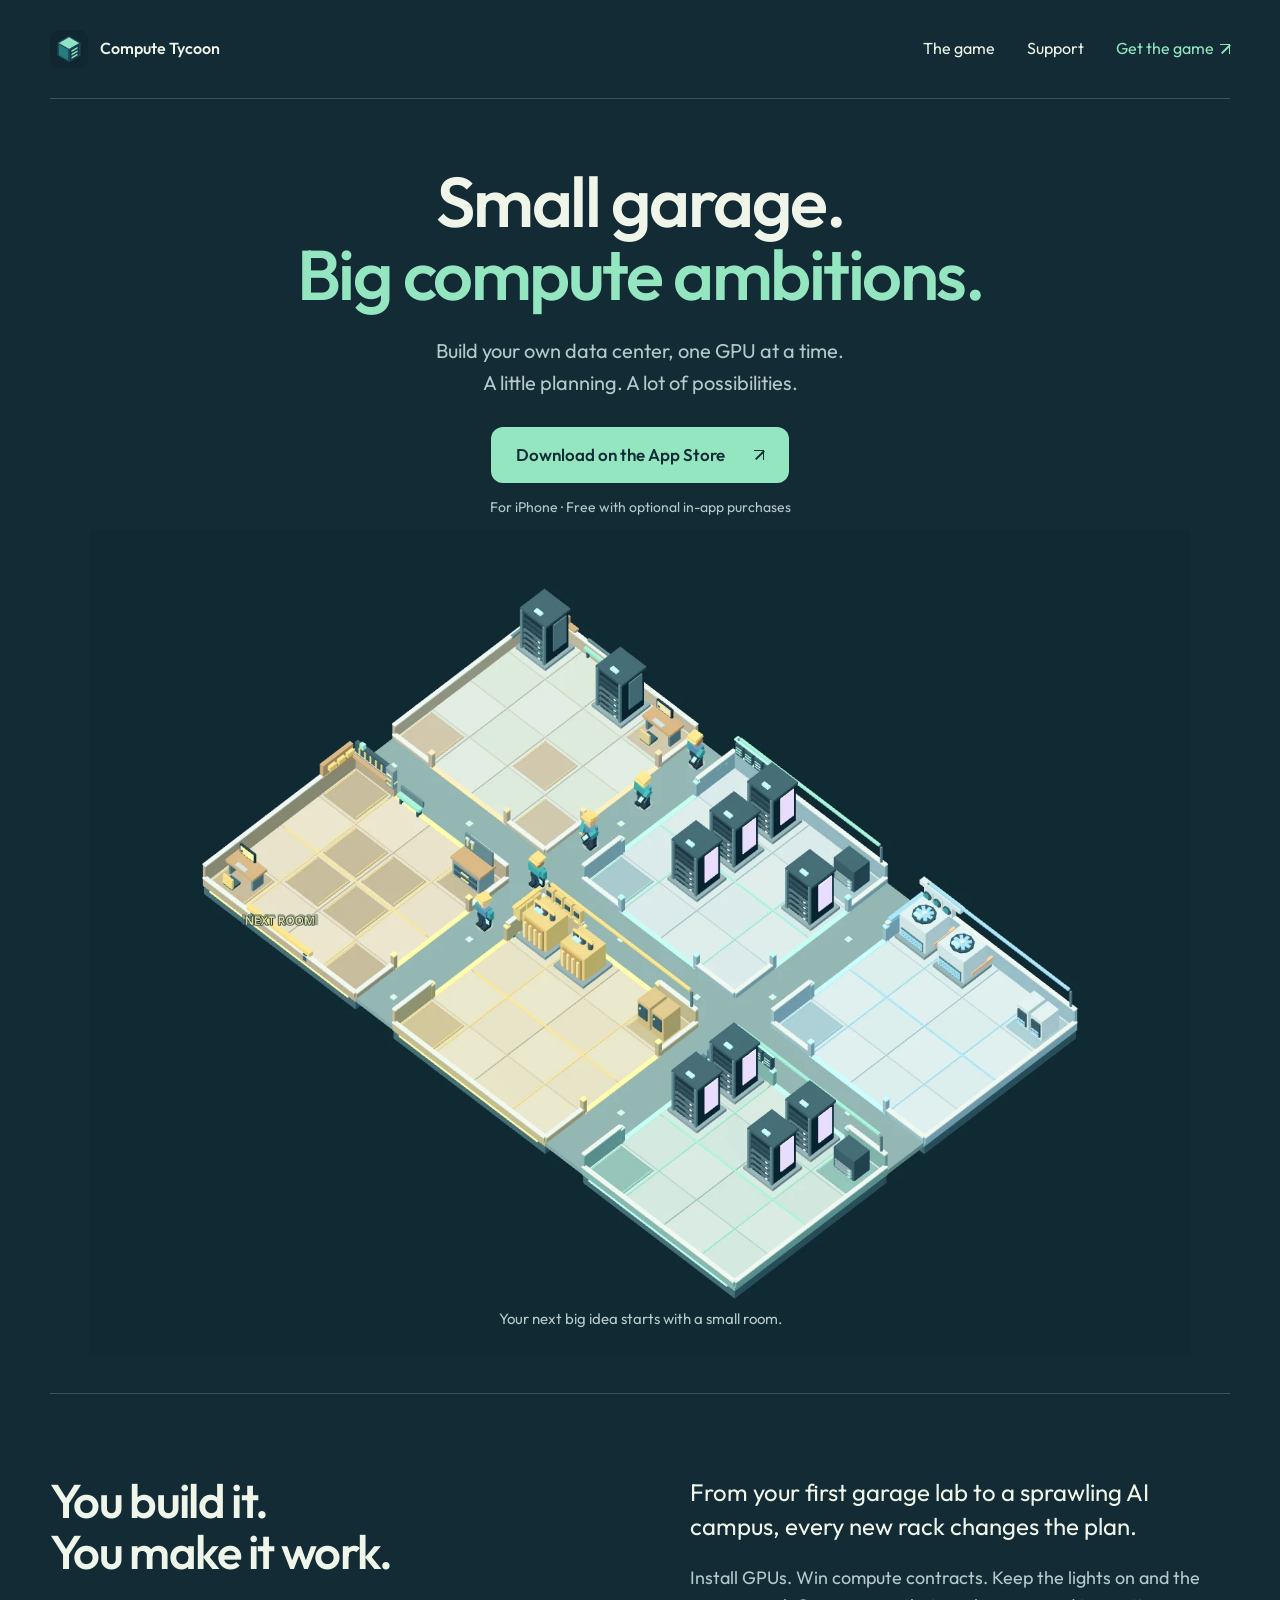
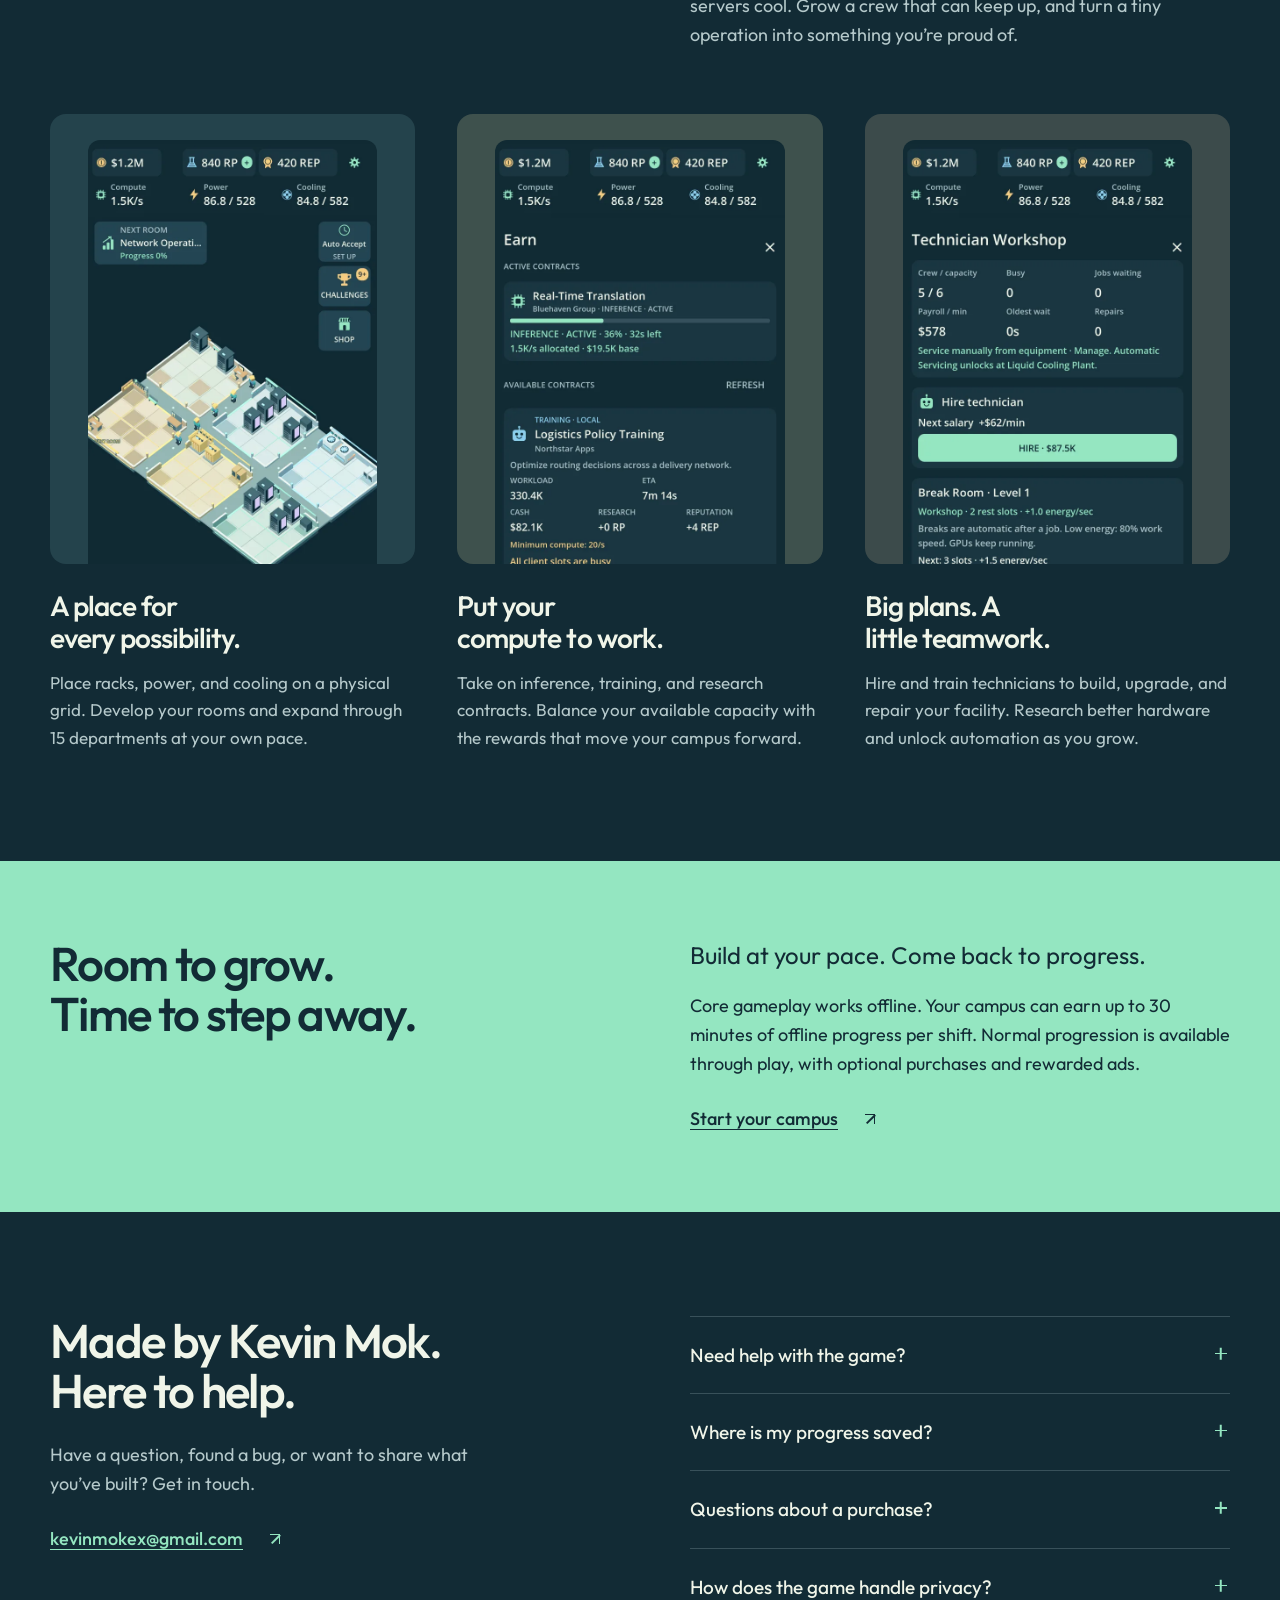
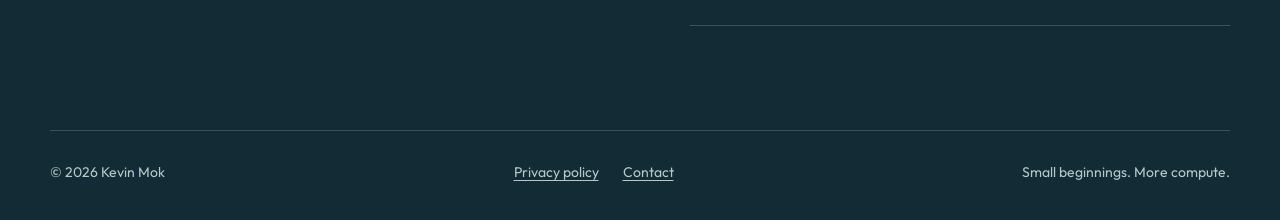
==== index.html @ 48009a2e "Build public Compute Tycoon developer website" ====
<!doctype html>
<html lang="en">
<head>
  <meta charset="utf-8">
  <meta name="viewport" content="width=device-width, initial-scale=1">
  <meta name="theme-color" content="#122b35">
  <meta name="description" content="Build your own data center, one GPU at a time. Compute Tycoon is an idle strategy game for iPhone by independent developer Kevin Mok.">
  <meta property="og:title" content="Compute Tycoon — Small garage. Big ambitions.">
  <meta property="og:description" content="Your own little world of big compute. Build, upgrade, and run a growing AI campus.">
  <meta property="og:type" content="website">
  <meta property="og:image" content="https://mightyjuke.github.io/data-center-typhoon-public/assets/share.png">
  <link rel="icon" href="assets/icon.png" type="image/png">
  <link rel="preload" href="assets/Outfit.ttf" as="font" type="font/ttf" crossorigin>
  <link rel="stylesheet" href="styles.css">
  <title>Compute Tycoon — A game by Kevin Mok</title>
</head>
<body>
<!-- THESIS: A miniature compute campus invites players into a real game.
OWN-WORLD: Inherit the game's deep teal, ivory, mint, gold, Outfit type and low-poly artwork.
STORY: Meet the game, explore its systems, download it, find the developer.
FIRST VIEWPORT: Compact developer masthead; centered large two-line headline and download action; broad campus image on the same teal stage.
FORM: Open campus composition, grounded candidate 3, seed e8cb3784. A single scene arrival animates from its already-visible resting plane; reduced motion disables it.
FINISH: unreviewed and undocumented is unfinished; this build ends with the finish review, the verdict, and DESIGN.md -->
  <a class="skip-link" href="#main">Skip to content</a>
  <header class="site-header wrap">
    <a class="brand" href="./" aria-label="Compute Tycoon home"><img src="assets/icon.png" width="38" height="38" alt=""><span>Compute Tycoon</span></a>
    <nav aria-label="Main navigation"><a href="#game">The game</a><a href="#support">Support</a><a class="nav-download" href="https://apps.apple.com/app/id6808952625">Get the game <span class="arrow" aria-hidden="true"></span></a></nav>
  </header>
  <main id="main">
    <section class="hero" aria-labelledby="hero-title">
      <div class="hero-copy wrap">
        <h1 id="hero-title">Small garage.<br><span>Big compute ambitions.</span></h1>
        <p>Build your own data center, one GPU at a time.<br class="desktop-break"> A little planning. A lot of possibilities.</p>
        <a class="button" href="https://apps.apple.com/app/id6808952625">Download on the App Store <span class="arrow" aria-hidden="true"></span></a>
        <p class="availability">For iPhone · Free with optional in-app purchases</p>
      </div>
      <figure class="campus"><img src="assets/campus.webp" width="1600" height="1200" fetchpriority="high" alt="A low-poly Compute Tycoon campus with server racks, power transformers, cooling equipment, and technicians walking between rooms."><figcaption>Your next big idea starts with a small room.</figcaption></figure>
    </section>
    <section class="intro wrap" id="game" aria-labelledby="intro-title">
      <h2 id="intro-title">You build it.<br>You make it work.</h2>
      <div><p class="lead">From your first garage lab to a sprawling AI campus, every new rack changes the plan.</p><p>Install GPUs. Win compute contracts. Keep the lights on and the servers cool. Grow a crew that can keep up, and turn a tiny operation into something you’re proud of.</p></div>
    </section>
    <section class="gameplay wrap" aria-label="Explore the gameplay">
      <article class="game-feature"><div class="shot"><img src="assets/build.webp" width="660" height="1434" loading="lazy" alt="Compute Tycoon gameplay showing a small starting facility and its room controls."></div><div class="feature-copy"><h3>A place for every possibility.</h3><p>Place racks, power, and cooling on a physical grid. Develop your rooms and expand through 15 departments at your own pace.</p></div></article>
      <article class="game-feature"><div class="shot"><img src="assets/contracts.webp" width="660" height="1434" loading="lazy" alt="The game's contracts screen with available compute workloads and rewards."></div><div class="feature-copy"><h3>Put your compute to work.</h3><p>Take on inference, training, and research contracts. Balance your available capacity with the rewards that move your campus forward.</p></div></article>
      <article class="game-feature"><div class="shot"><img src="assets/crew.webp" width="660" height="1434" loading="lazy" alt="The crew management screen in Compute Tycoon."></div><div class="feature-copy"><h3>Big plans. A little teamwork.</h3><p>Hire and train technicians to build, upgrade, and repair your facility. Research better hardware and unlock automation as you grow.</p></div></article>
    </section>
    <section class="play-your-way"><div class="wrap play-layout"><h2>Room to grow.<br>Time to step away.</h2><div><p class="lead">Build at your pace. Come back to progress.</p><p>Core gameplay works offline. Your campus can earn up to 30 minutes of offline progress per shift. Normal progression is available through play, with optional purchases and rewarded ads.</p><a class="text-link" href="https://apps.apple.com/app/id6808952625">Start your campus <span class="arrow" aria-hidden="true"></span></a></div></div></section>
    <section class="support wrap" id="support" aria-labelledby="support-title">
      <div class="support-heading"><h2 id="support-title">Made by Kevin Mok.<br>Here to help.</h2><p>Have a question, found a bug, or want to share what you’ve built? Get in touch.</p><a class="text-link" href="mailto:kevinmokex@gmail.com">kevinmokex@gmail.com <span class="arrow" aria-hidden="true"></span></a></div>
      <div class="questions">
        <details><summary>Need help with the game?</summary><p>Email a description of the issue, your device model, and the app version. A screenshot can help explain what happened. Please don’t send passwords or payment details.</p></details>
        <details><summary>Where is my progress saved?</summary><p>Your game progress is saved on your device. Deleting the app may remove it. Offline progression is capped at 30 minutes per shift.</p></details>
        <details><summary>Questions about a purchase?</summary><p>For eligible permanent purchases, use Restore purchases in the game with the Apple Account used to buy them. For billing and refund requests, visit <a href="https://support.apple.com/billing">Apple’s purchase support</a>. You can also email the developer for help with missing in-game benefits.</p></details>
        <details><summary>How does the game handle privacy?</summary><p>Read the <a href="https://medium.com/@kevinmok/compute-tycoon-data-center-tycoon-privacy-policy-ca313c806670">Compute Tycoon privacy policy</a> for information about local saves, optional ads, purchases, and support communications.</p></details>
      </div>
    </section>
  </main>
  <footer class="site-footer wrap"><p>© 2026 Kevin Mok</p><div><a href="https://medium.com/@kevinmok/compute-tycoon-data-center-tycoon-privacy-policy-ca313c806670">Privacy policy</a><a href="mailto:kevinmokex@gmail.com">Contact</a></div><p>Small beginnings. More compute.</p></footer>
</body>
</html>
---- styles.css ----
@font-face{font-family:Outfit;src:url('assets/Outfit.ttf') format('truetype');font-weight:100 900;font-display:swap}
:root{color-scheme:dark;--ink:#122b35;--text:#f0f5e9;--mint:#94e6c1;--muted:#b5c9cb;--line:#38515a;--gold:#f6cc80;--max:1180px}
*{box-sizing:border-box}
html{scroll-behavior:smooth;scroll-padding-top:28px;scrollbar-color:var(--muted) var(--ink)}
body{margin:0;background:var(--ink);color:var(--text);font-family:Outfit,system-ui,sans-serif;font-size:18px;line-height:1.6;-webkit-font-smoothing:antialiased}
::selection{color:var(--ink);background:var(--mint)}
a{color:inherit;text-underline-offset:.24em}
a,summary{ -webkit-tap-highlight-color:transparent}
a:focus-visible,summary:focus-visible{outline:3px solid var(--gold);outline-offset:6px}
a:hover{color:var(--mint)}
.play-your-way a:focus-visible{outline-color:var(--ink)}
.arrow{display:inline-block;position:relative;width:10px;height:10px;flex-shrink:0;border-top:1.5px solid currentColor;border-right:1.5px solid currentColor;margin-left:3px}
.arrow::after{content:'';position:absolute;height:1.5px;width:12px;background:currentColor;right:-1px;top:-1px;transform-origin:right center;transform:rotate(-45deg)}
img{display:block;max-width:100%;height:auto}
h1,h2,h3,p,figure{margin:0}
h1,h2,h3{font-weight:550;line-height:1.07;text-wrap:balance;letter-spacing:-.035em}
p{max-width:68ch}
.wrap{width:min(var(--max),calc(100% - 96px));margin-inline:auto}
.site-header{display:flex;justify-content:space-between;align-items:center;gap:24px;padding-block:26px;border-bottom:1px solid var(--line);font-size:16px}
.brand{display:inline-flex;align-items:center;gap:12px;text-decoration:none;font-weight:550;white-space:nowrap}
.brand img{border-radius:9px}
nav{display:flex;align-items:center;gap:32px}nav a{text-decoration:none;padding-block:10px}.nav-download{color:var(--mint)}
.hero{text-align:center;overflow:hidden;padding-top:66px}
h1{font-size:clamp(44px,5.5vw,78px);line-height:1.04}h1 span{color:var(--mint)}
.hero-copy>p{margin:24px auto 0;font-size:20px;color:var(--muted)}
.button{display:inline-flex;justify-content:center;align-items:center;gap:26px;min-height:56px;padding:14px 25px;background:var(--mint);color:var(--ink);border-radius:12px;text-decoration:none;font-size:17px;font-weight:550;margin-top:28px;transition:background .2s ease}
.button:hover{color:var(--ink);background:#b6f3d9}
.hero-copy .availability{font-size:14px;margin-top:13px;color:var(--muted)}
.campus{max-width:1100px;margin:12px auto 0;position:relative}
.campus img{width:100%;animation:scene-arrival 1.1s cubic-bezier(.16,1,.3,1) both}
.campus figcaption{position:relative;margin-top:-48px;padding:0 20px 62px;color:var(--muted);font-size:15px}
@keyframes scene-arrival{from{transform:translateY(22px);clip-path:inset(0 0 2% 0)}to{transform:translateY(0);clip-path:inset(0)}}
.intro{padding-top:82px;padding-bottom:64px;border-top:1px solid var(--line);display:grid;grid-template-columns:1fr 1fr;gap:100px;align-items:start}
h2{font-size:clamp(34px,3.7vw,52px)}.lead{font-size:24px;line-height:1.4;color:var(--text)}
.intro p+p,.play-layout p+p{margin-top:20px;color:var(--muted)}
.gameplay{display:grid;grid-template-columns:repeat(3,minmax(0,1fr));gap:42px;padding-bottom:110px}
.shot{padding:26px 38px 0;background:#24434c;border-radius:16px;overflow:hidden;height:450px}
.shot img{width:100%;border-radius:12px 12px 0 0}
.game-feature:nth-child(2) .shot{background:#3e514d}.game-feature:nth-child(3) .shot{background:#3c4b4b}
.feature-copy{padding-top:26px}.feature-copy h3{font-size:28px;max-width:15ch;line-height:1.13}.feature-copy p{font-size:17px;color:var(--muted);margin-top:16px}
.play-your-way{background:var(--mint);color:var(--ink);padding-block:78px}.play-layout{display:grid;grid-template-columns:1fr 1fr;gap:100px}.play-layout .lead,.play-layout p+p{color:var(--ink)}
.text-link{display:inline-flex;align-items:center;gap:24px;font-weight:500;text-decoration-thickness:1px;margin-top:26px}.play-your-way a:hover{color:#245341}
.support{padding-block:104px;display:grid;grid-template-columns:1fr 1fr;gap:100px}.support-heading>p{color:var(--muted);margin-top:24px;font-size:18px;max-width:36ch}.support-heading .text-link{color:var(--mint)}
details{border-bottom:1px solid var(--line)}details:first-child{border-top:1px solid var(--line)}summary{cursor:pointer;font-size:19px;padding:23px 30px 23px 0;position:relative;list-style:none;font-weight:450}summary::-webkit-details-marker{display:none}summary::after,summary::before{content:'';position:absolute;right:3px;top:36px;width:12px;height:1.5px;background:var(--mint)}summary::before{transform:rotate(90deg)}details[open] summary::before{display:none}details p{font-size:17px;color:var(--muted);padding:0 25px 25px 0}details a{color:var(--mint)}summary:hover{color:var(--mint)}
.site-footer{display:flex;align-items:center;justify-content:space-between;gap:28px;border-top:1px solid var(--line);padding-block:30px 36px;font-size:14px;color:var(--muted)}.site-footer div{display:flex;gap:24px}
.skip-link{position:absolute;left:20px;top:-100px;z-index:10;padding:12px 20px;background:var(--mint);color:var(--ink)}.skip-link:focus{top:14px}
@media(min-width:1500px){.hero{padding-top:82px}.campus{max-width:1180px}}
@media(max-width:1000px){.wrap{width:calc(100% - 64px)}.intro,.play-layout,.support{gap:48px}.gameplay{gap:24px}.shot{padding:20px 20px 0;height:370px}.feature-copy h3{font-size:25px}.site-footer>p:last-child{display:none}}
@media(max-width:700px){.wrap{width:calc(100% - 40px)}.site-header{padding-block:18px;gap:14px}.brand{font-size:16px;gap:9px}.brand img{width:32px;height:32px}nav{gap:20px;font-size:15px}nav a:first-child,.nav-download{display:none}.hero{padding-top:45px}h1{font-size:clamp(37px,9vw,57px);line-height:1.07}.hero-copy>p{font-size:18px;max-width:31ch;margin-top:23px}.desktop-break{display:none}.button{margin-top:24px;font-size:16px;gap:20px}.hero-copy .availability{font-size:12px}.campus{width:112%;max-width:none;margin-left:-6%;margin-top:22px}.campus figcaption{font-size:13px;margin-top:-8px;padding-bottom:40px}.intro{display:block;padding-block:48px 38px}.intro>div{margin-top:24px}.lead{font-size:22px}.intro p+p{font-size:17px;margin-top:14px}.gameplay{display:block;padding-bottom:54px}.game-feature{display:grid;grid-template-columns:42% 1fr;gap:22px;align-items:center;padding-block:24px;border-top:1px solid var(--line)}.shot{padding:12px 12px 0;height:285px;border-radius:12px}.feature-copy{padding-top:0}.feature-copy h3{font-size:25px}.feature-copy p{font-size:15px;line-height:1.55;margin-top:12px}.play-your-way{padding-block:48px}.play-layout,.support{display:block}.play-layout>div{margin-top:24px}.play-layout p+p{font-size:17px}.support{padding-block:56px}.questions{margin-top:38px}summary{font-size:18px}.site-footer{align-items:flex-start;gap:20px;flex-wrap:wrap;padding-block:25px}.site-footer div{gap:20px}.support-heading .text-link{font-size:18px}}
@media(max-width:380px){.game-feature{gap:16px;grid-template-columns:40% 1fr}.feature-copy h3{font-size:22px}.shot{height:265px}.site-footer{font-size:13px}}
@media(prefers-reduced-motion:reduce){html{scroll-behavior:auto}.campus img{animation:none}.button{transition:none}}
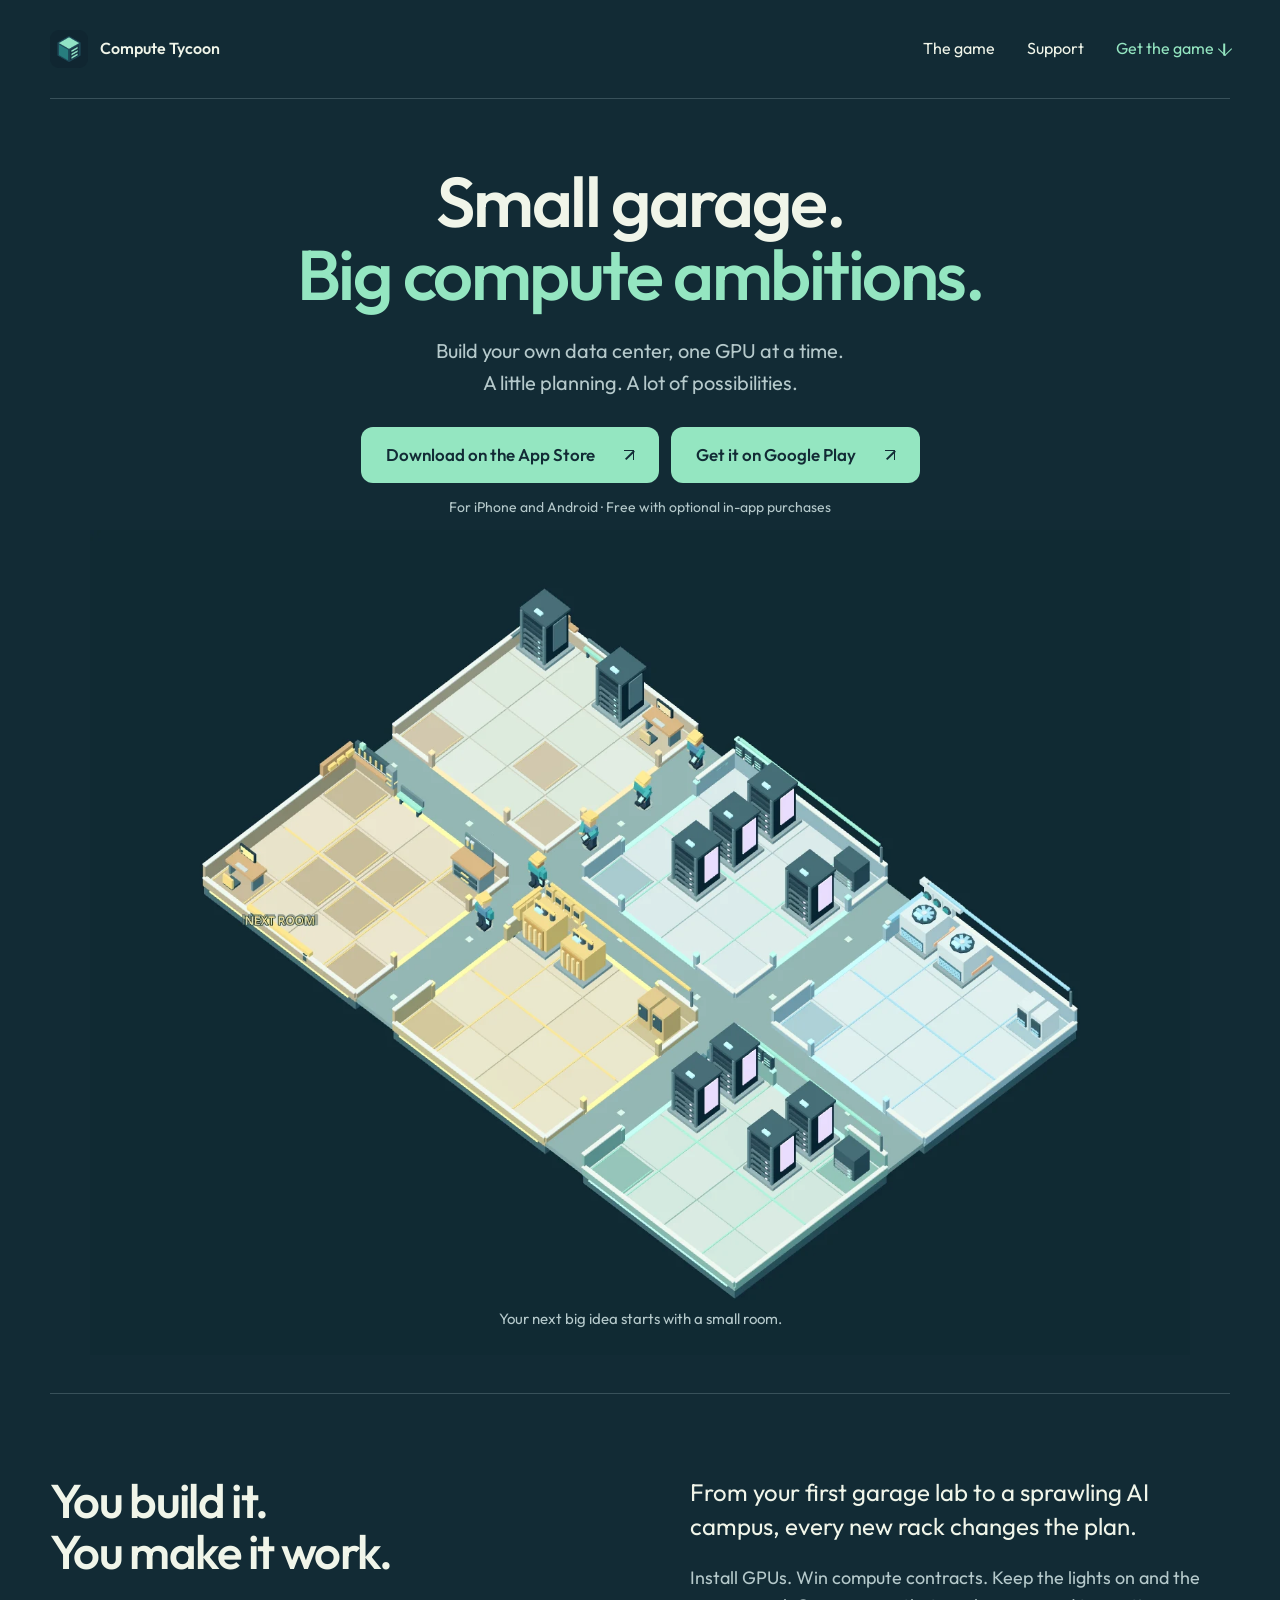
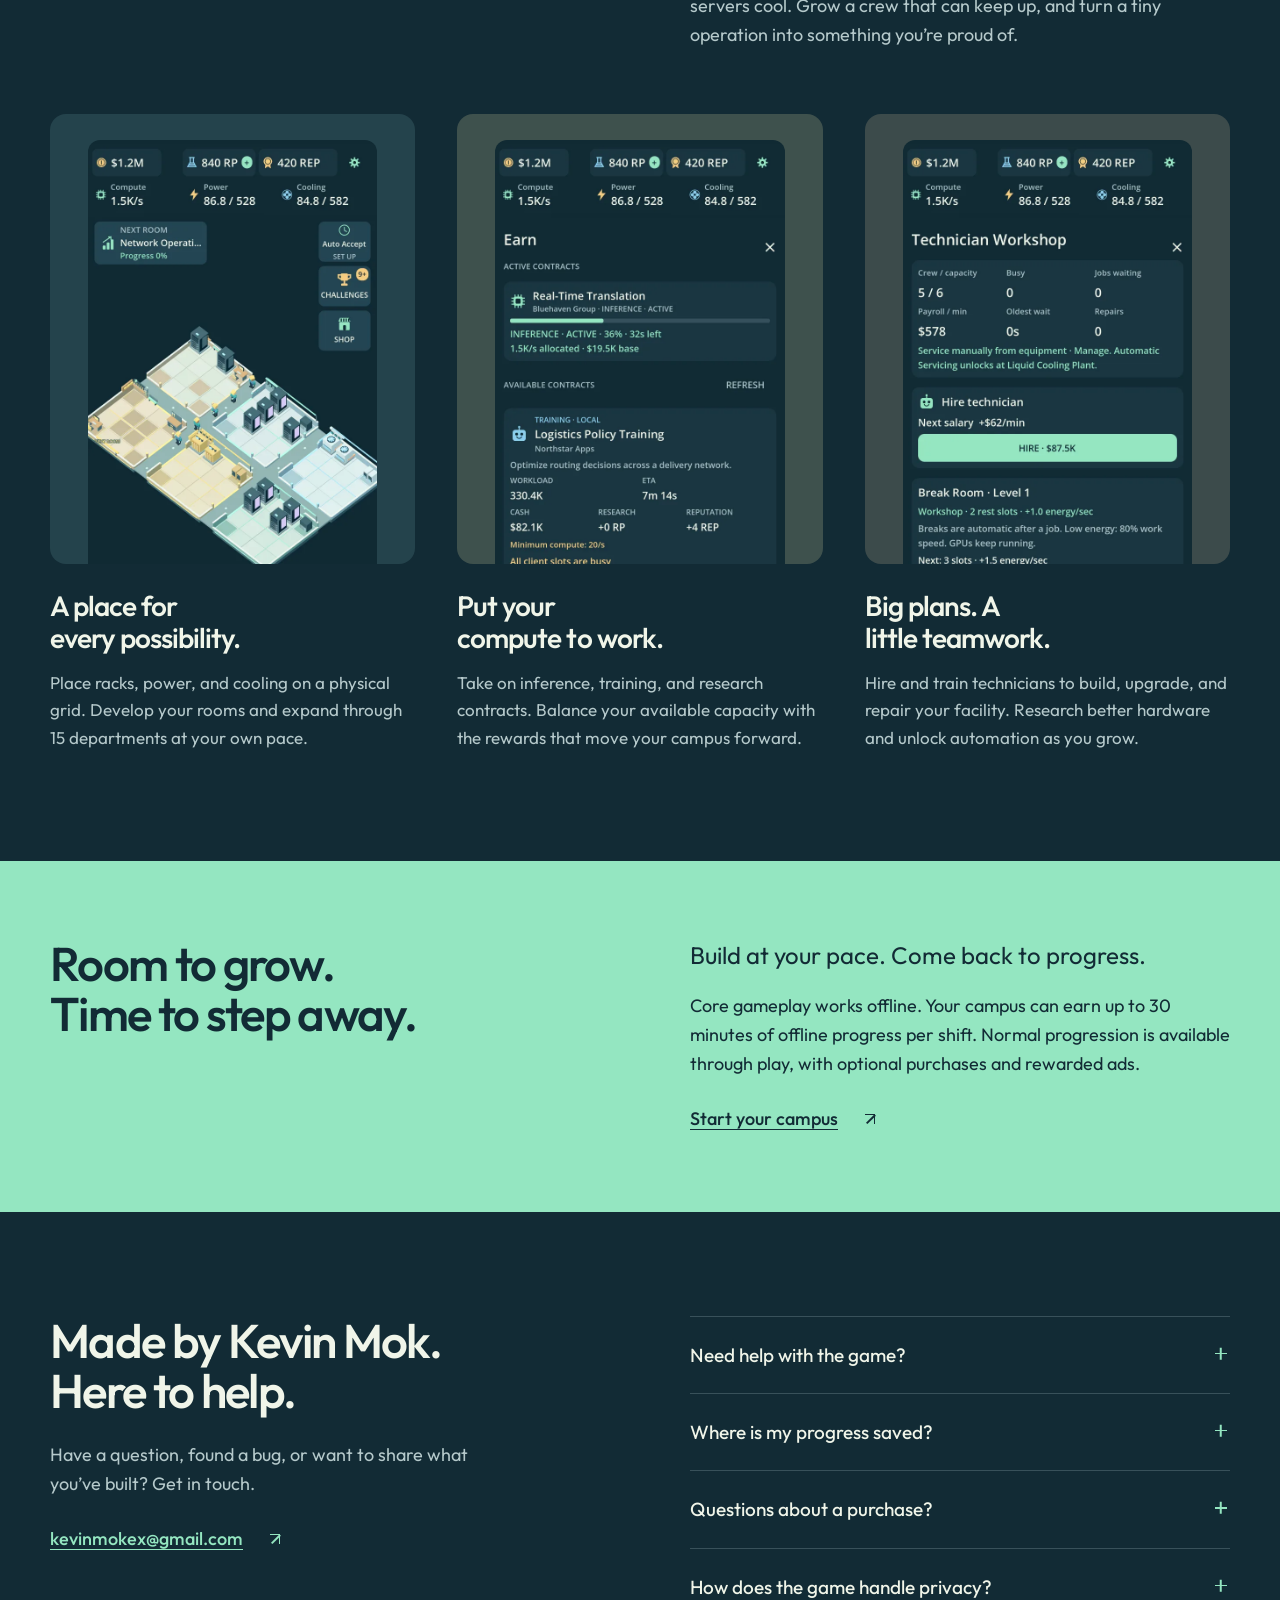
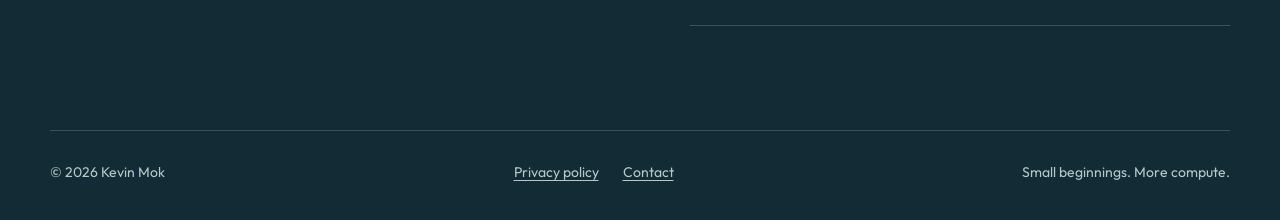
==== commit ada21087: "Add Google Play download to developer site" ====
--- a/index.html
+++ b/index.html
@@ -4,7 +4,7 @@
   <meta charset="utf-8">
   <meta name="viewport" content="width=device-width, initial-scale=1">
   <meta name="theme-color" content="#122b35">
-  <meta name="description" content="Build your own data center, one GPU at a time. Compute Tycoon is an idle strategy game for iPhone by independent developer Kevin Mok.">
+  <meta name="description" content="Build your own data center, one GPU at a time. Compute Tycoon is an idle strategy game for iPhone and Android by independent developer Kevin Mok.">
   <meta property="og:title" content="Compute Tycoon — Small garage. Big ambitions.">
   <meta property="og:description" content="Your own little world of big compute. Build, upgrade, and run a growing AI campus.">
   <meta property="og:type" content="website">
@@ -18,21 +18,24 @@
 <!-- THESIS: A miniature compute campus invites players into a real game.
 OWN-WORLD: Inherit the game's deep teal, ivory, mint, gold, Outfit type and low-poly artwork.
 STORY: Meet the game, explore its systems, download it, find the developer.
-FIRST VIEWPORT: Compact developer masthead; centered large two-line headline and download action; broad campus image on the same teal stage.
+FIRST VIEWPORT: Compact developer masthead; centered large two-line headline and two store actions; broad campus image on the same teal stage.
 FORM: Open campus composition, grounded candidate 3, seed e8cb3784. A single scene arrival animates from its already-visible resting plane; reduced motion disables it.
 FINISH: unreviewed and undocumented is unfinished; this build ends with the finish review, the verdict, and DESIGN.md -->
   <a class="skip-link" href="#main">Skip to content</a>
   <header class="site-header wrap">
     <a class="brand" href="./" aria-label="Compute Tycoon home"><img src="assets/icon.png" width="38" height="38" alt=""><span>Compute Tycoon</span></a>
-    <nav aria-label="Main navigation"><a href="#game">The game</a><a href="#support">Support</a><a class="nav-download" href="https://apps.apple.com/app/id6808952625">Get the game <span class="arrow" aria-hidden="true"></span></a></nav>
+    <nav aria-label="Main navigation"><a href="#game">The game</a><a href="#support">Support</a><a class="nav-download" href="#download">Get the game <span class="arrow arrow-down" aria-hidden="true"></span></a></nav>
   </header>
   <main id="main">
     <section class="hero" aria-labelledby="hero-title">
       <div class="hero-copy wrap">
         <h1 id="hero-title">Small garage.<br><span>Big compute ambitions.</span></h1>
         <p>Build your own data center, one GPU at a time.<br class="desktop-break"> A little planning. A lot of possibilities.</p>
-        <a class="button" href="https://apps.apple.com/app/id6808952625">Download on the App Store <span class="arrow" aria-hidden="true"></span></a>
-        <p class="availability">For iPhone · Free with optional in-app purchases</p>
+        <div class="store-actions" id="download" aria-label="Download Compute Tycoon">
+          <a class="button" href="https://apps.apple.com/app/id6808952625">Download on the App Store <span class="arrow" aria-hidden="true"></span></a>
+          <a class="button" href="https://play.google.com/store/apps/details?id=com.computetycoon.game">Get it on Google Play <span class="arrow" aria-hidden="true"></span></a>
+        </div>
+        <p class="availability">For iPhone and Android · Free with optional in-app purchases</p>
       </div>
       <figure class="campus"><img src="assets/campus.webp" width="1600" height="1200" fetchpriority="high" alt="A low-poly Compute Tycoon campus with server racks, power transformers, cooling equipment, and technicians walking between rooms."><figcaption>Your next big idea starts with a small room.</figcaption></figure>
     </section>
--- a/styles.css
+++ b/styles.css
@@ -11,6 +11,7 @@
 .play-your-way a:focus-visible{outline-color:var(--ink)}
 .arrow{display:inline-block;position:relative;width:10px;height:10px;flex-shrink:0;border-top:1.5px solid currentColor;border-right:1.5px solid currentColor;margin-left:3px}
 .arrow::after{content:'';position:absolute;height:1.5px;width:12px;background:currentColor;right:-1px;top:-1px;transform-origin:right center;transform:rotate(-45deg)}
+.arrow-down{transform:rotate(135deg);margin-top:-4px}
 img{display:block;max-width:100%;height:auto}
 h1,h2,h3,p,figure{margin:0}
 h1,h2,h3{font-weight:550;line-height:1.07;text-wrap:balance;letter-spacing:-.035em}
@@ -23,7 +24,8 @@
 .hero{text-align:center;overflow:hidden;padding-top:66px}
 h1{font-size:clamp(44px,5.5vw,78px);line-height:1.04}h1 span{color:var(--mint)}
 .hero-copy>p{margin:24px auto 0;font-size:20px;color:var(--muted)}
-.button{display:inline-flex;justify-content:center;align-items:center;gap:26px;min-height:56px;padding:14px 25px;background:var(--mint);color:var(--ink);border-radius:12px;text-decoration:none;font-size:17px;font-weight:550;margin-top:28px;transition:background .2s ease}
+.store-actions{display:flex;justify-content:center;align-items:center;gap:12px;margin-top:28px;scroll-margin-top:28px}
+.button{display:inline-flex;justify-content:center;align-items:center;gap:26px;min-height:56px;padding:14px 25px;background:var(--mint);color:var(--ink);border-radius:12px;text-decoration:none;font-size:17px;font-weight:550;transition:background .2s ease}
 .button:hover{color:var(--ink);background:#b6f3d9}
 .hero-copy .availability{font-size:14px;margin-top:13px;color:var(--muted)}
 .campus{max-width:1100px;margin:12px auto 0;position:relative}
@@ -46,6 +48,6 @@
 .skip-link{position:absolute;left:20px;top:-100px;z-index:10;padding:12px 20px;background:var(--mint);color:var(--ink)}.skip-link:focus{top:14px}
 @media(min-width:1500px){.hero{padding-top:82px}.campus{max-width:1180px}}
 @media(max-width:1000px){.wrap{width:calc(100% - 64px)}.intro,.play-layout,.support{gap:48px}.gameplay{gap:24px}.shot{padding:20px 20px 0;height:370px}.feature-copy h3{font-size:25px}.site-footer>p:last-child{display:none}}
-@media(max-width:700px){.wrap{width:calc(100% - 40px)}.site-header{padding-block:18px;gap:14px}.brand{font-size:16px;gap:9px}.brand img{width:32px;height:32px}nav{gap:20px;font-size:15px}nav a:first-child,.nav-download{display:none}.hero{padding-top:45px}h1{font-size:clamp(37px,9vw,57px);line-height:1.07}.hero-copy>p{font-size:18px;max-width:31ch;margin-top:23px}.desktop-break{display:none}.button{margin-top:24px;font-size:16px;gap:20px}.hero-copy .availability{font-size:12px}.campus{width:112%;max-width:none;margin-left:-6%;margin-top:22px}.campus figcaption{font-size:13px;margin-top:-8px;padding-bottom:40px}.intro{display:block;padding-block:48px 38px}.intro>div{margin-top:24px}.lead{font-size:22px}.intro p+p{font-size:17px;margin-top:14px}.gameplay{display:block;padding-bottom:54px}.game-feature{display:grid;grid-template-columns:42% 1fr;gap:22px;align-items:center;padding-block:24px;border-top:1px solid var(--line)}.shot{padding:12px 12px 0;height:285px;border-radius:12px}.feature-copy{padding-top:0}.feature-copy h3{font-size:25px}.feature-copy p{font-size:15px;line-height:1.55;margin-top:12px}.play-your-way{padding-block:48px}.play-layout,.support{display:block}.play-layout>div{margin-top:24px}.play-layout p+p{font-size:17px}.support{padding-block:56px}.questions{margin-top:38px}summary{font-size:18px}.site-footer{align-items:flex-start;gap:20px;flex-wrap:wrap;padding-block:25px}.site-footer div{gap:20px}.support-heading .text-link{font-size:18px}}
+@media(max-width:700px){.wrap{width:calc(100% - 40px)}.site-header{padding-block:18px;gap:14px}.brand{font-size:16px;gap:9px}.brand img{width:32px;height:32px}nav{gap:20px;font-size:15px}nav a:first-child,.nav-download{display:none}.hero{padding-top:45px}h1{font-size:clamp(37px,9vw,57px);line-height:1.07}.hero-copy>p{font-size:18px;max-width:31ch;margin-top:23px}.desktop-break{display:none}.store-actions{flex-direction:column;align-items:stretch;width:min(100%,285px);margin:24px auto 0}.button{font-size:16px;gap:20px}.hero-copy .availability{font-size:12px}.campus{width:112%;max-width:none;margin-left:-6%;margin-top:22px}.campus figcaption{font-size:13px;margin-top:-8px;padding-bottom:40px}.intro{display:block;padding-block:48px 38px}.intro>div{margin-top:24px}.lead{font-size:22px}.intro p+p{font-size:17px;margin-top:14px}.gameplay{display:block;padding-bottom:54px}.game-feature{display:grid;grid-template-columns:42% 1fr;gap:22px;align-items:center;padding-block:24px;border-top:1px solid var(--line)}.shot{padding:12px 12px 0;height:285px;border-radius:12px}.feature-copy{padding-top:0}.feature-copy h3{font-size:25px}.feature-copy p{font-size:15px;line-height:1.55;margin-top:12px}.play-your-way{padding-block:48px}.play-layout,.support{display:block}.play-layout>div{margin-top:24px}.play-layout p+p{font-size:17px}.support{padding-block:56px}.questions{margin-top:38px}summary{font-size:18px}.site-footer{align-items:flex-start;gap:20px;flex-wrap:wrap;padding-block:25px}.site-footer div{gap:20px}.support-heading .text-link{font-size:18px}}
 @media(max-width:380px){.game-feature{gap:16px;grid-template-columns:40% 1fr}.feature-copy h3{font-size:22px}.shot{height:265px}.site-footer{font-size:13px}}
 @media(prefers-reduced-motion:reduce){html{scroll-behavior:auto}.campus img{animation:none}.button{transition:none}}
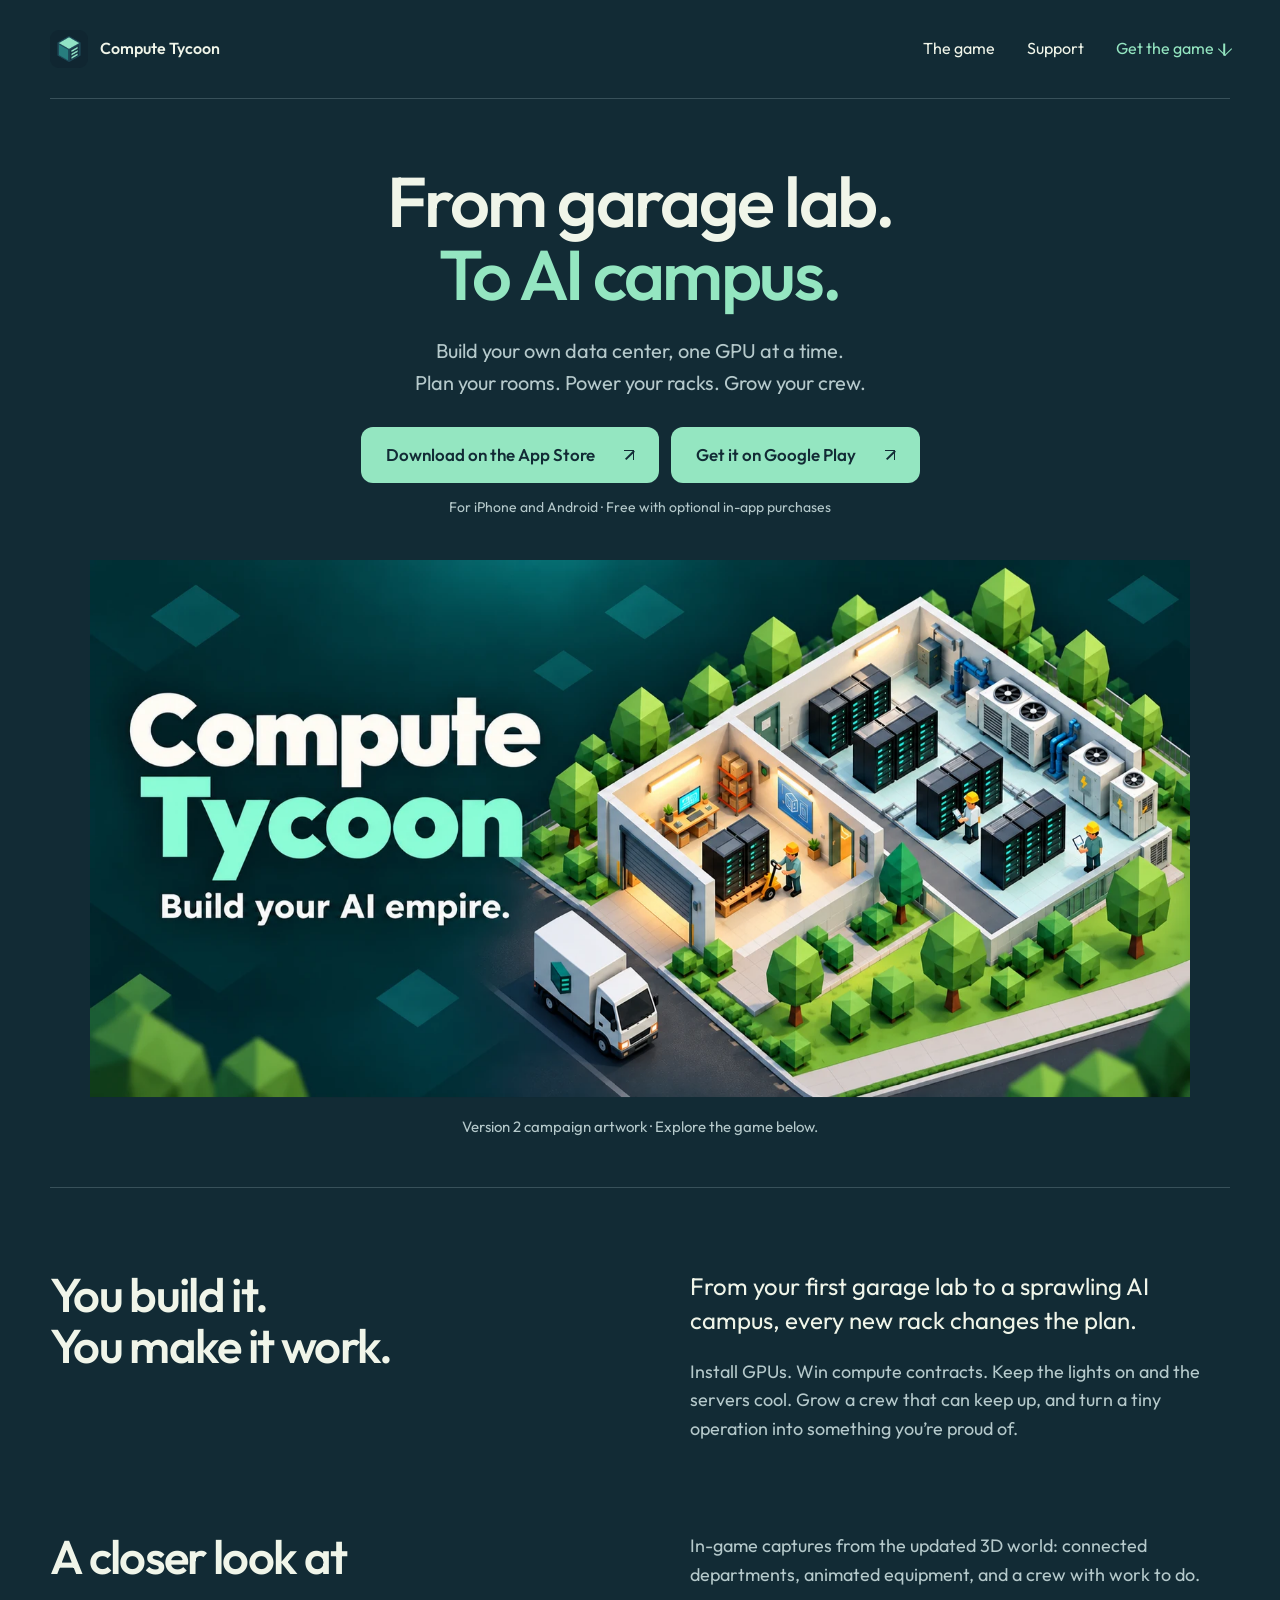
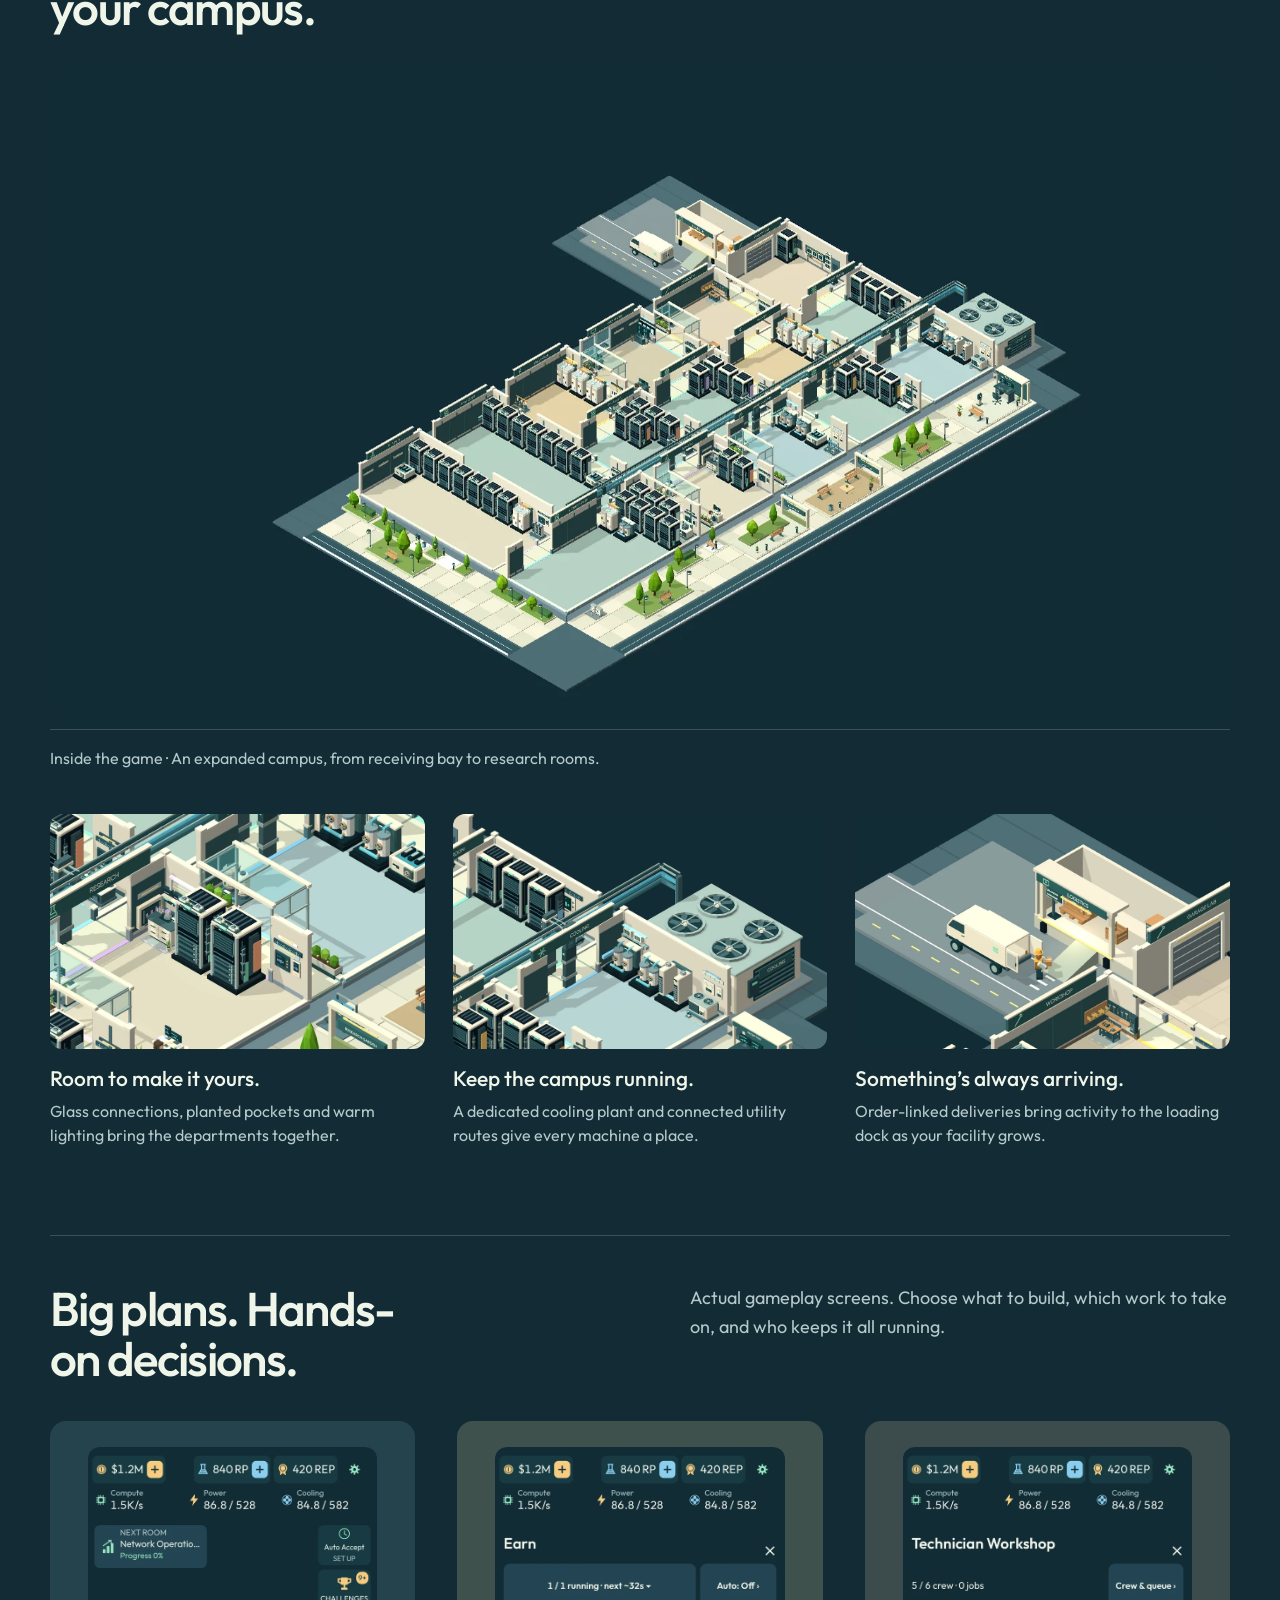
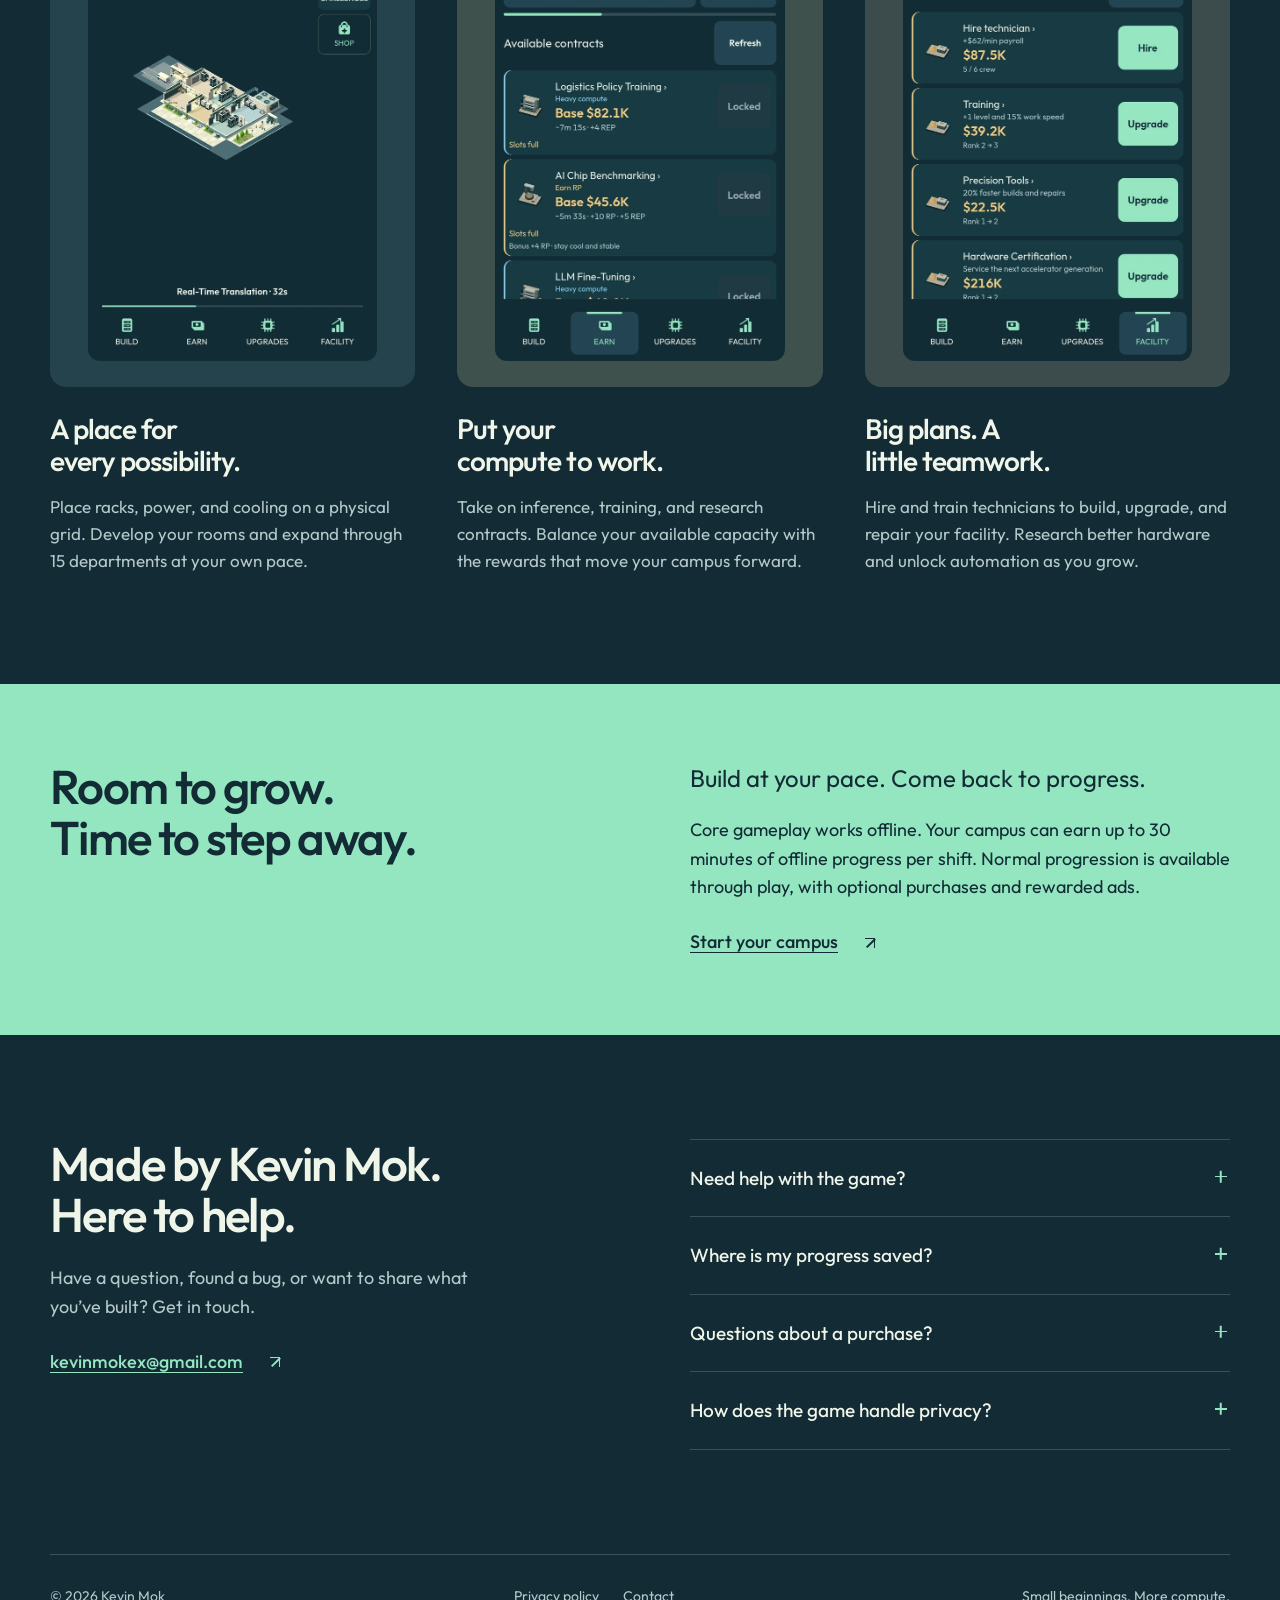
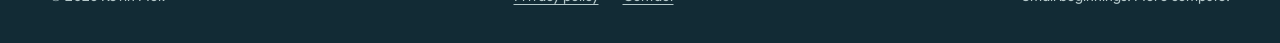
==== commit 37f61a79: "Refresh public site with v2 campaign art and current gameplay" ====
--- a/index.html
+++ b/index.html
@@ -5,10 +5,14 @@
   <meta name="viewport" content="width=device-width, initial-scale=1">
   <meta name="theme-color" content="#122b35">
   <meta name="description" content="Build your own data center, one GPU at a time. Compute Tycoon is an idle strategy game for iPhone and Android by independent developer Kevin Mok.">
-  <meta property="og:title" content="Compute Tycoon — Small garage. Big ambitions.">
+  <meta property="og:title" content="Compute Tycoon — From garage lab to AI campus">
   <meta property="og:description" content="Your own little world of big compute. Build, upgrade, and run a growing AI campus.">
   <meta property="og:type" content="website">
-  <meta property="og:image" content="https://mightyjuke.github.io/data-center-typhoon-public/assets/share.png">
+  <meta property="og:image" content="https://mightyjuke.github.io/data-center-typhoon-public/assets/v2-share.jpg">
+  <meta property="og:image:alt" content="Compute Tycoon campaign artwork: an isometric AI data center with server racks, cooling equipment, technicians and a delivery truck.">
+  <meta property="og:url" content="https://mightyjuke.github.io/data-center-typhoon-public/">
+  <meta name="twitter:card" content="summary_large_image">
+  <link rel="canonical" href="https://mightyjuke.github.io/data-center-typhoon-public/">
   <link rel="icon" href="assets/icon.png" type="image/png">
   <link rel="preload" href="assets/Outfit.ttf" as="font" type="font/ttf" crossorigin>
   <link rel="stylesheet" href="styles.css">
@@ -18,7 +22,7 @@
 <!-- THESIS: A miniature compute campus invites players into a real game.
 OWN-WORLD: Inherit the game's deep teal, ivory, mint, gold, Outfit type and low-poly artwork.
 STORY: Meet the game, explore its systems, download it, find the developer.
-FIRST VIEWPORT: Compact developer masthead; centered large two-line headline and two store actions; broad campus image on the same teal stage.
+FIRST VIEWPORT: Compact masthead; centered garage-to-campus headline and two store actions; broad v2 campaign illustration. Explicitly labeled current in-game captures follow, including the campus, Research, Cooling and Logistics.
 FORM: Open campus composition, grounded candidate 3, seed e8cb3784. A single scene arrival animates from its already-visible resting plane; reduced motion disables it.
 FINISH: unreviewed and undocumented is unfinished; this build ends with the finish review, the verdict, and DESIGN.md -->
   <a class="skip-link" href="#main">Skip to content</a>
@@ -29,24 +33,34 @@
   <main id="main">
     <section class="hero" aria-labelledby="hero-title">
       <div class="hero-copy wrap">
-        <h1 id="hero-title">Small garage.<br><span>Big compute ambitions.</span></h1>
-        <p>Build your own data center, one GPU at a time.<br class="desktop-break"> A little planning. A lot of possibilities.</p>
+        <h1 id="hero-title">From garage lab.<br><span>To AI campus.</span></h1>
+        <p>Build your own data center, one GPU at a time.<br class="desktop-break"> Plan your rooms. Power your racks. Grow your crew.</p>
         <div class="store-actions" id="download" aria-label="Download Compute Tycoon">
           <a class="button" href="https://apps.apple.com/app/id6808952625">Download on the App Store <span class="arrow" aria-hidden="true"></span></a>
           <a class="button" href="https://play.google.com/store/apps/details?id=com.computetycoon.game">Get it on Google Play <span class="arrow" aria-hidden="true"></span></a>
         </div>
         <p class="availability">For iPhone and Android · Free with optional in-app purchases</p>
       </div>
-      <figure class="campus"><img src="assets/campus.webp" width="1600" height="1200" fetchpriority="high" alt="A low-poly Compute Tycoon campus with server racks, power transformers, cooling equipment, and technicians walking between rooms."><figcaption>Your next big idea starts with a small room.</figcaption></figure>
+      <figure class="campus"><img src="assets/v2-campaign.webp" srcset="assets/v2-campaign-small.webp 800w, assets/v2-campaign.webp 1600w" sizes="(max-width: 700px) 100vw, (max-width: 1500px) 1100px, 1180px" width="1600" height="781" fetchpriority="high" alt="Compute Tycoon. Build your AI empire. Illustrated garage and server campus with technicians, cooling equipment, greenery and a delivery truck."><figcaption>Version 2 campaign artwork · Explore the game below.</figcaption></figure>
     </section>
     <section class="intro wrap" id="game" aria-labelledby="intro-title">
       <h2 id="intro-title">You build it.<br>You make it work.</h2>
       <div><p class="lead">From your first garage lab to a sprawling AI campus, every new rack changes the plan.</p><p>Install GPUs. Win compute contracts. Keep the lights on and the servers cool. Grow a crew that can keep up, and turn a tiny operation into something you’re proud of.</p></div>
     </section>
+    <section class="world wrap" aria-labelledby="world-title">
+      <div class="section-heading"><h2 id="world-title">A closer look at your campus.</h2><p>In-game captures from the updated 3D world: connected departments, animated equipment, and a crew with work to do.</p></div>
+      <figure class="world-overview"><a href="assets/v2-campus.webp" aria-label="View the full in-game campus capture"><img src="assets/v2-campus.webp" width="1672" height="941" loading="lazy" alt="In-game overview of the expanded campus, with department signs, server halls, glass connections, gardens, a cooling plant and a loading dock."></a><figcaption>Inside the game · An expanded campus, from receiving bay to research rooms.</figcaption></figure>
+      <div class="world-details">
+        <figure><a href="assets/v2-research.webp" aria-label="View the Research department capture"><img src="assets/v2-research.webp" width="1000" height="563" loading="lazy" alt="In-game Research department with detailed server racks, glass walls, planters and warm wall lights."></a><figcaption><strong>Room to make it yours.</strong> Glass connections, planted pockets and warm lighting bring the departments together.</figcaption></figure>
+        <figure><a href="assets/v2-cooling.webp" aria-label="View the cooling plant capture"><img src="assets/v2-cooling.webp" width="1000" height="563" loading="lazy" alt="In-game outdoor cooling plant with large fans and blue utility pipes connected to the campus."></a><figcaption><strong>Keep the campus running.</strong> A dedicated cooling plant and connected utility routes give every machine a place.</figcaption></figure>
+        <figure><a href="assets/v2-logistics.webp" aria-label="View the loading dock capture"><img src="assets/v2-logistics.webp" width="1000" height="714" loading="lazy" alt="In-game Logistics bay with an open delivery van and a worker handling a parcel beside the workshop."></a><figcaption><strong>Something’s always arriving.</strong> Order-linked deliveries bring activity to the loading dock as your facility grows.</figcaption></figure>
+      </div>
+    </section>
+    <div class="section-heading wrap gameplay-heading"><h2>Big plans. Hands-on decisions.</h2><p>Actual gameplay screens. Choose what to build, which work to take on, and who keeps it all running.</p></div>
     <section class="gameplay wrap" aria-label="Explore the gameplay">
-      <article class="game-feature"><div class="shot"><img src="assets/build.webp" width="660" height="1434" loading="lazy" alt="Compute Tycoon gameplay showing a small starting facility and its room controls."></div><div class="feature-copy"><h3>A place for every possibility.</h3><p>Place racks, power, and cooling on a physical grid. Develop your rooms and expand through 15 departments at your own pace.</p></div></article>
-      <article class="game-feature"><div class="shot"><img src="assets/contracts.webp" width="660" height="1434" loading="lazy" alt="The game's contracts screen with available compute workloads and rewards."></div><div class="feature-copy"><h3>Put your compute to work.</h3><p>Take on inference, training, and research contracts. Balance your available capacity with the rewards that move your campus forward.</p></div></article>
-      <article class="game-feature"><div class="shot"><img src="assets/crew.webp" width="660" height="1434" loading="lazy" alt="The crew management screen in Compute Tycoon."></div><div class="feature-copy"><h3>Big plans. A little teamwork.</h3><p>Hire and train technicians to build, upgrade, and repair your facility. Research better hardware and unlock automation as you grow.</p></div></article>
+      <article class="game-feature"><a class="shot" href="assets/v2-build.webp" aria-label="View the full gameplay screen"><img src="assets/v2-build.webp" width="660" height="1173" loading="lazy" alt="Current Compute Tycoon gameplay showing a growing campus, compute production, power and cooling capacity, and the Build, Earn, Upgrades and Facility tabs."></a><div class="feature-copy"><h3>A place for every possibility.</h3><p>Place racks, power, and cooling on a physical grid. Develop your rooms and expand through 15 departments at your own pace.</p></div></article>
+      <article class="game-feature"><a class="shot" href="assets/v2-contracts.webp" aria-label="View the full contracts screen"><img src="assets/v2-contracts.webp" width="660" height="1173" loading="lazy" alt="Current contracts screen showing an active workload, its progress and available compute contracts."></a><div class="feature-copy"><h3>Put your compute to work.</h3><p>Take on inference, training, and research contracts. Balance your available capacity with the rewards that move your campus forward.</p></div></article>
+      <article class="game-feature"><a class="shot" href="assets/v2-crew.webp" aria-label="View the full technician workshop screen"><img src="assets/v2-crew.webp" width="660" height="1173" loading="lazy" alt="Current technician workshop with crew capacity and hiring, training, tools and certification options."></a><div class="feature-copy"><h3>Big plans. A little teamwork.</h3><p>Hire and train technicians to build, upgrade, and repair your facility. Research better hardware and unlock automation as you grow.</p></div></article>
     </section>
     <section class="play-your-way"><div class="wrap play-layout"><h2>Room to grow.<br>Time to step away.</h2><div><p class="lead">Build at your pace. Come back to progress.</p><p>Core gameplay works offline. Your campus can earn up to 30 minutes of offline progress per shift. Normal progression is available through play, with optional purchases and rewarded ads.</p><a class="text-link" href="https://apps.apple.com/app/id6808952625">Start your campus <span class="arrow" aria-hidden="true"></span></a></div></div></section>
     <section class="support wrap" id="support" aria-labelledby="support-title">
--- a/styles.css
+++ b/styles.css
@@ -28,16 +28,16 @@
 .button{display:inline-flex;justify-content:center;align-items:center;gap:26px;min-height:56px;padding:14px 25px;background:var(--mint);color:var(--ink);border-radius:12px;text-decoration:none;font-size:17px;font-weight:550;transition:background .2s ease}
 .button:hover{color:var(--ink);background:#b6f3d9}
 .hero-copy .availability{font-size:14px;margin-top:13px;color:var(--muted)}
-.campus{max-width:1100px;margin:12px auto 0;position:relative}
+.campus{max-width:1100px;margin:42px auto 0;position:relative}
 .campus img{width:100%;animation:scene-arrival 1.1s cubic-bezier(.16,1,.3,1) both}
-.campus figcaption{position:relative;margin-top:-48px;padding:0 20px 62px;color:var(--muted);font-size:15px}
+.campus figcaption{position:relative;padding:18px 20px 48px;color:var(--muted);font-size:15px}
 @keyframes scene-arrival{from{transform:translateY(22px);clip-path:inset(0 0 2% 0)}to{transform:translateY(0);clip-path:inset(0)}}
 .intro{padding-top:82px;padding-bottom:64px;border-top:1px solid var(--line);display:grid;grid-template-columns:1fr 1fr;gap:100px;align-items:start}
 h2{font-size:clamp(34px,3.7vw,52px)}.lead{font-size:24px;line-height:1.4;color:var(--text)}
 .intro p+p,.play-layout p+p{margin-top:20px;color:var(--muted)}
 .gameplay{display:grid;grid-template-columns:repeat(3,minmax(0,1fr));gap:42px;padding-bottom:110px}
-.shot{padding:26px 38px 0;background:#24434c;border-radius:16px;overflow:hidden;height:450px}
-.shot img{width:100%;border-radius:12px 12px 0 0}
+.shot{display:block;padding:26px 38px;background:#24434c;border-radius:16px;overflow:hidden}
+.shot img{width:100%;border-radius:12px}
 .game-feature:nth-child(2) .shot{background:#3e514d}.game-feature:nth-child(3) .shot{background:#3c4b4b}
 .feature-copy{padding-top:26px}.feature-copy h3{font-size:28px;max-width:15ch;line-height:1.13}.feature-copy p{font-size:17px;color:var(--muted);margin-top:16px}
 .play-your-way{background:var(--mint);color:var(--ink);padding-block:78px}.play-layout{display:grid;grid-template-columns:1fr 1fr;gap:100px}.play-layout .lead,.play-layout p+p{color:var(--ink)}
@@ -51,3 +51,39 @@
 @media(max-width:700px){.wrap{width:calc(100% - 40px)}.site-header{padding-block:18px;gap:14px}.brand{font-size:16px;gap:9px}.brand img{width:32px;height:32px}nav{gap:20px;font-size:15px}nav a:first-child,.nav-download{display:none}.hero{padding-top:45px}h1{font-size:clamp(37px,9vw,57px);line-height:1.07}.hero-copy>p{font-size:18px;max-width:31ch;margin-top:23px}.desktop-break{display:none}.store-actions{flex-direction:column;align-items:stretch;width:min(100%,285px);margin:24px auto 0}.button{font-size:16px;gap:20px}.hero-copy .availability{font-size:12px}.campus{width:112%;max-width:none;margin-left:-6%;margin-top:22px}.campus figcaption{font-size:13px;margin-top:-8px;padding-bottom:40px}.intro{display:block;padding-block:48px 38px}.intro>div{margin-top:24px}.lead{font-size:22px}.intro p+p{font-size:17px;margin-top:14px}.gameplay{display:block;padding-bottom:54px}.game-feature{display:grid;grid-template-columns:42% 1fr;gap:22px;align-items:center;padding-block:24px;border-top:1px solid var(--line)}.shot{padding:12px 12px 0;height:285px;border-radius:12px}.feature-copy{padding-top:0}.feature-copy h3{font-size:25px}.feature-copy p{font-size:15px;line-height:1.55;margin-top:12px}.play-your-way{padding-block:48px}.play-layout,.support{display:block}.play-layout>div{margin-top:24px}.play-layout p+p{font-size:17px}.support{padding-block:56px}.questions{margin-top:38px}summary{font-size:18px}.site-footer{align-items:flex-start;gap:20px;flex-wrap:wrap;padding-block:25px}.site-footer div{gap:20px}.support-heading .text-link{font-size:18px}}
 @media(max-width:380px){.game-feature{gap:16px;grid-template-columns:40% 1fr}.feature-copy h3{font-size:22px}.shot{height:265px}.site-footer{font-size:13px}}
 @media(prefers-reduced-motion:reduce){html{scroll-behavior:auto}.campus img{animation:none}.button{transition:none}}
+
+/* The v2 imagery extends the existing teal stage, with captions separating
+   campaign illustration from unaltered in-game captures. */
+.section-heading{display:grid;grid-template-columns:1fr 1fr;gap:100px;align-items:start}
+.section-heading p{color:var(--muted);font-size:18px}
+.world{padding-block:24px 88px}
+.world-overview{margin-top:32px}
+.world a{display:block;border-radius:12px}
+.world img{width:100%;border-radius:12px}
+.world figcaption{color:var(--muted);font-size:16px;line-height:1.5;padding-top:16px}
+.world-overview figcaption{border-top:1px solid var(--line)}
+.world-details{display:grid;grid-template-columns:repeat(3,minmax(0,1fr));gap:28px;margin-top:44px}
+.world-details img{aspect-ratio:16/10;object-fit:cover}
+.world-details strong{display:block;color:var(--text);font-size:21px;font-weight:500;margin-bottom:8px;line-height:1.25}
+.gameplay-heading{padding-block:48px 36px;border-top:1px solid var(--line)}
+@media(max-width:1000px){
+  .section-heading{gap:48px}
+  .world-details{gap:20px}
+  .shot{height:auto;padding:20px}
+}
+@media(max-width:700px){
+  .campus{width:100%;margin:32px auto 0}
+  .campus figcaption{margin:0;padding:16px 20px 32px;font-size:12px}
+  .section-heading{display:block}
+  .section-heading p{margin-top:20px;font-size:17px}
+  .world{padding-block:8px 48px}
+  .world-overview{margin-top:24px}
+  .world figcaption{font-size:15px}
+  .world-details{grid-template-columns:1fr;gap:32px;margin-top:32px}
+  .gameplay-heading{padding-block:40px 8px}
+  .game-feature{display:block;padding-block:28px;border-top:0}
+  .shot{width:min(100%,320px);height:auto;padding:22px;margin-inline:auto}
+  .feature-copy{padding-top:22px;max-width:38ch;margin-inline:auto}
+  .feature-copy h3{max-width:100%}
+  .feature-copy p{font-size:17px}
+}
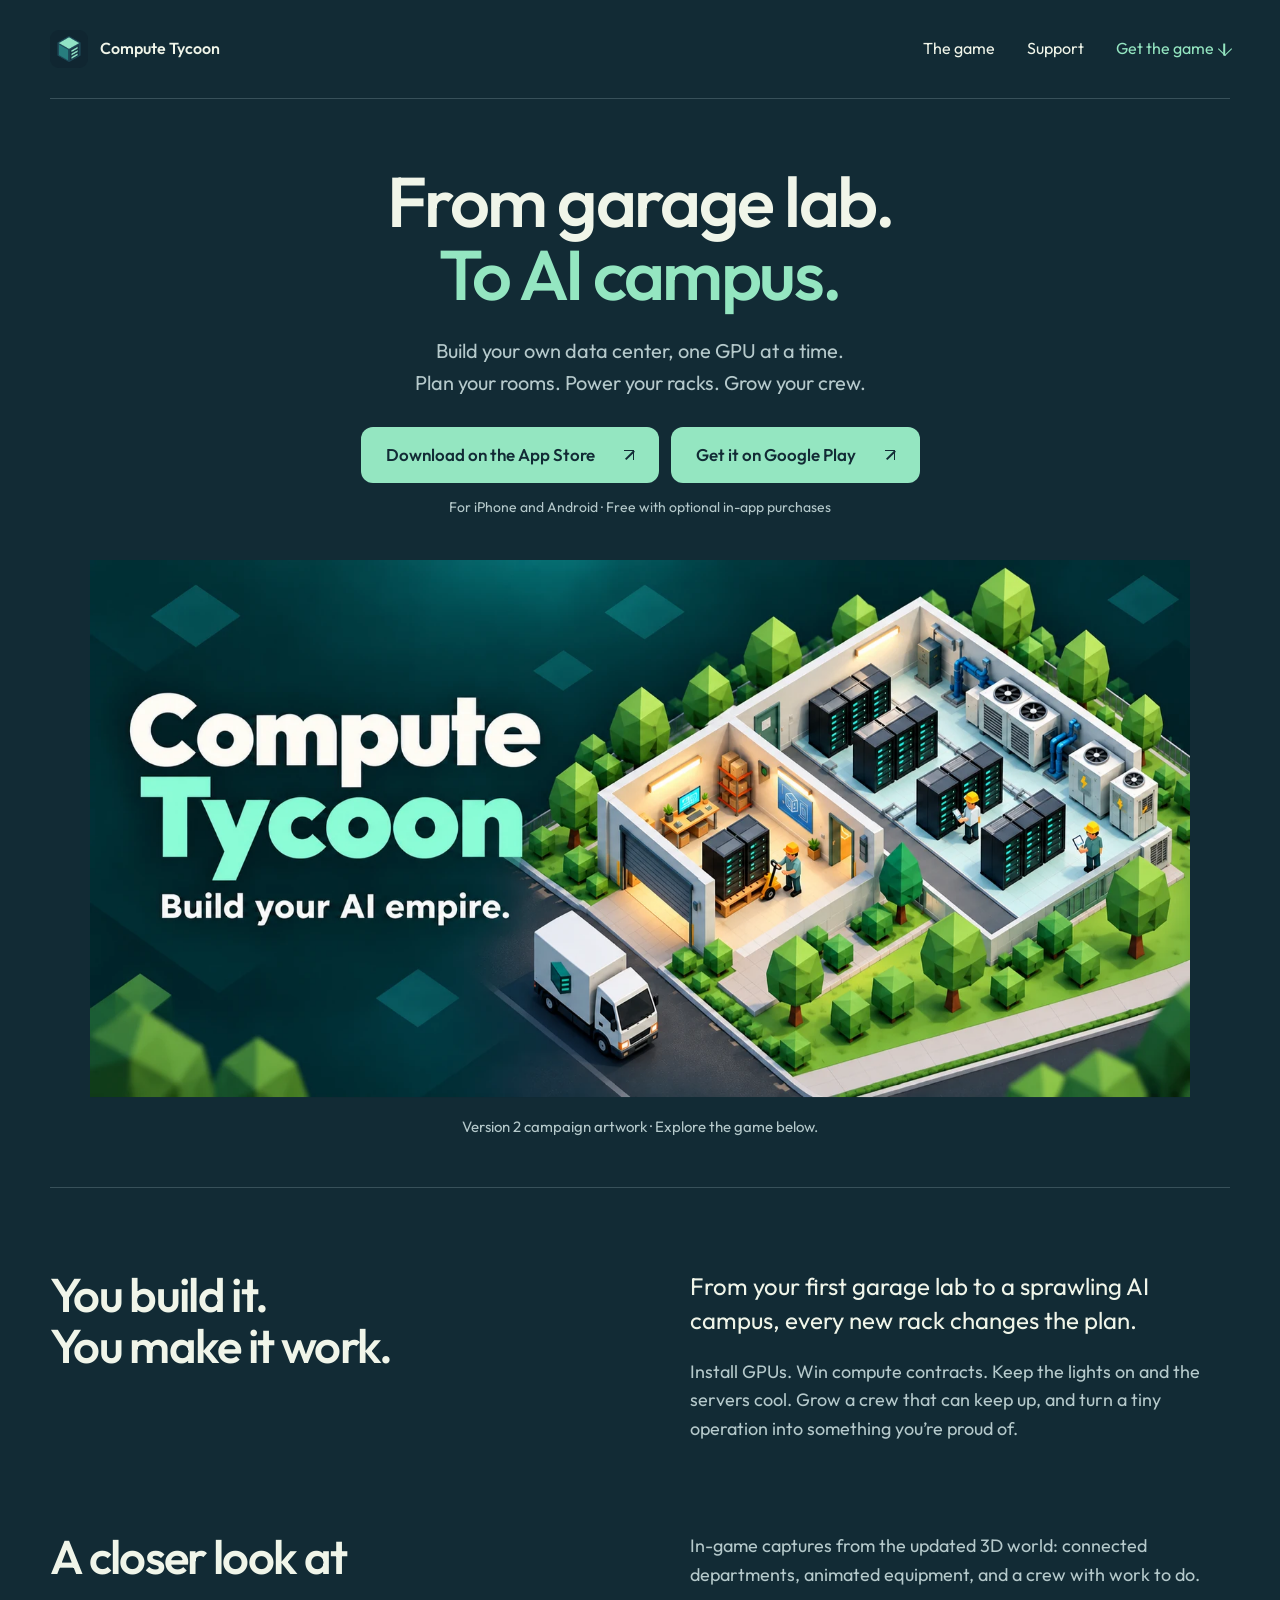
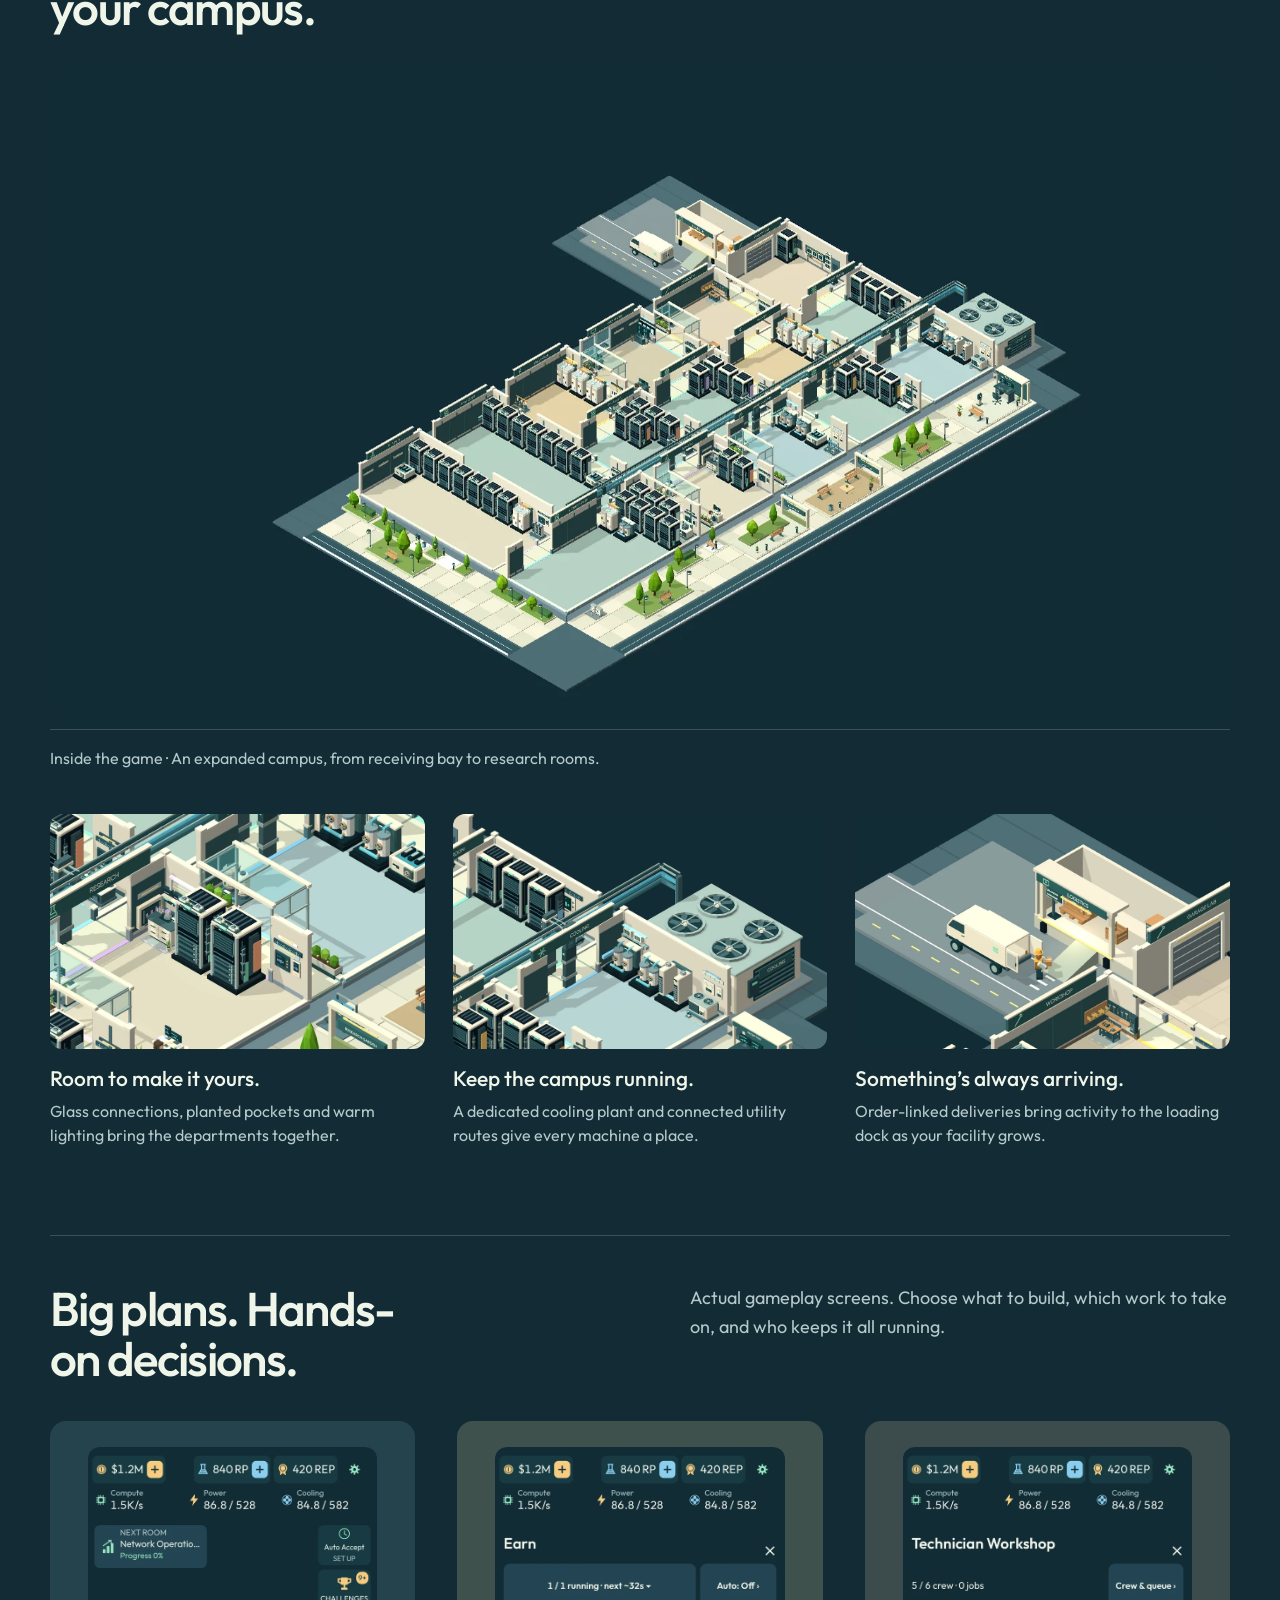
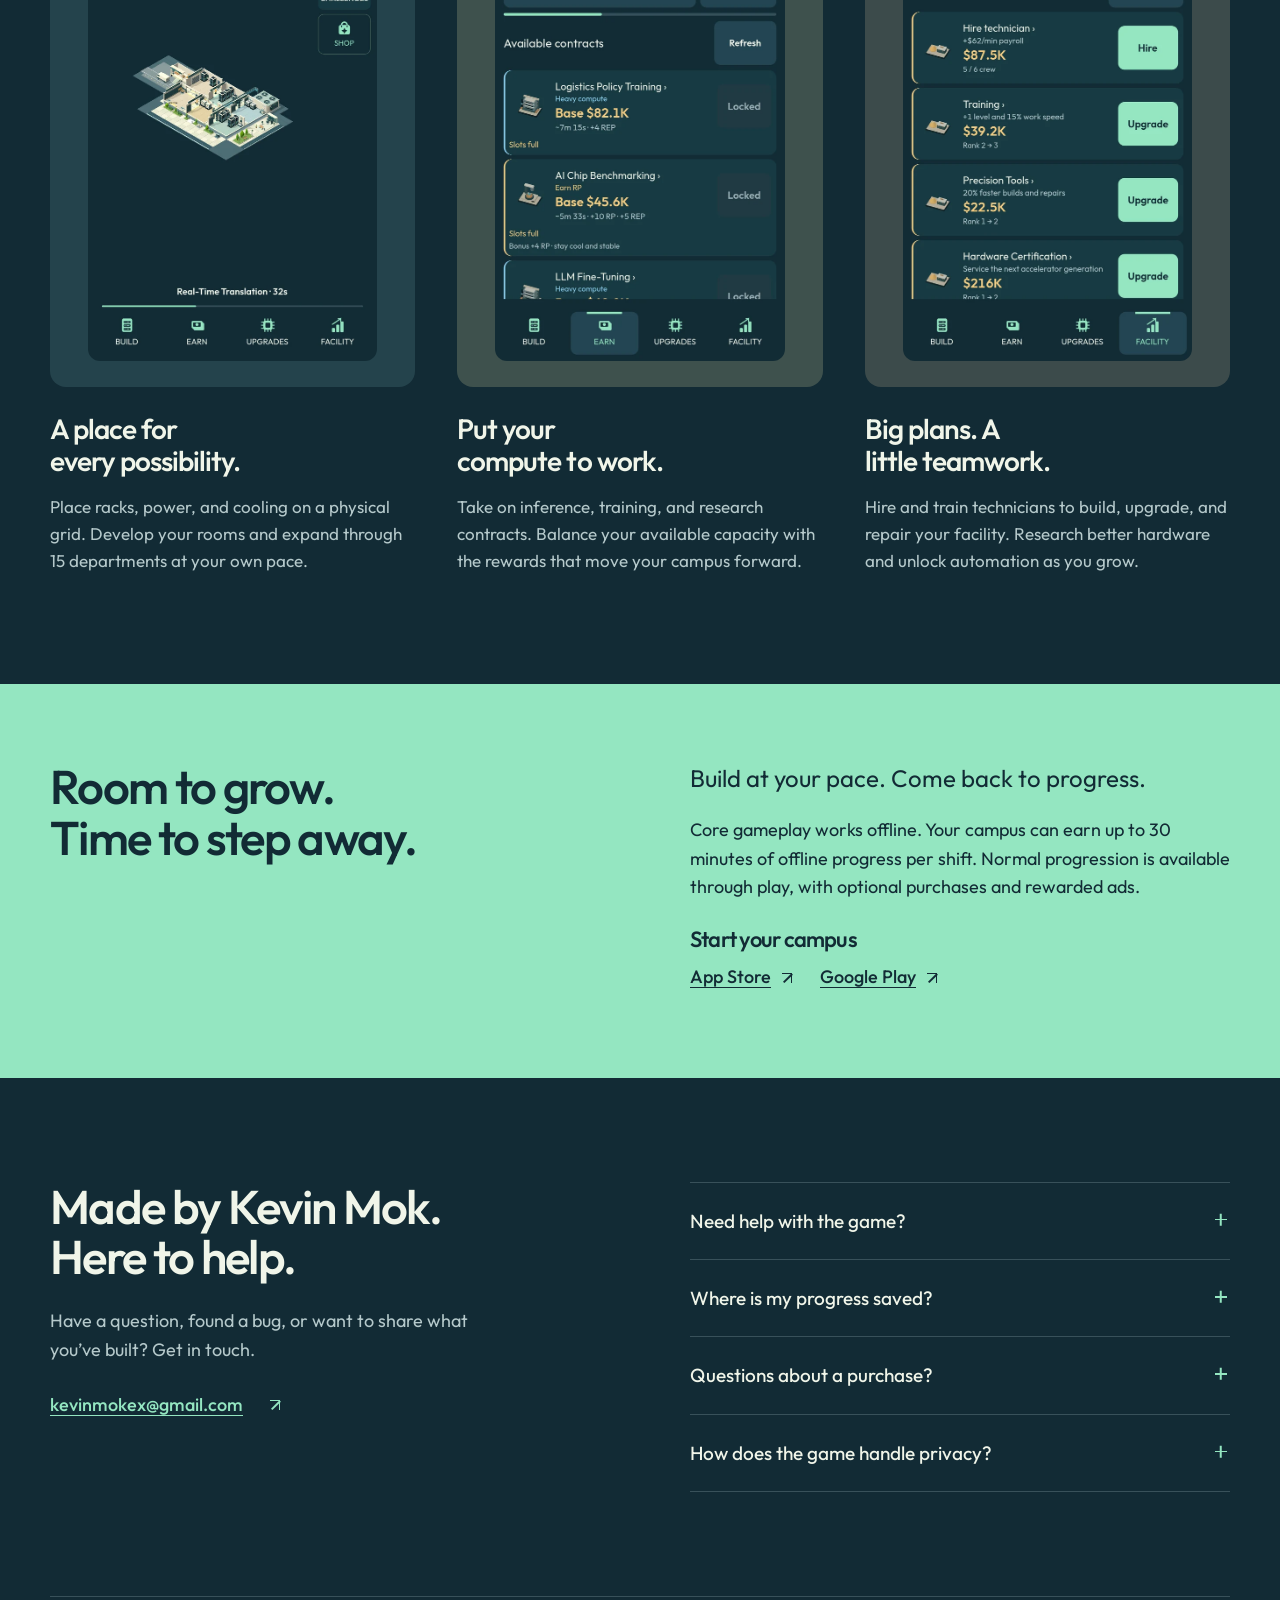
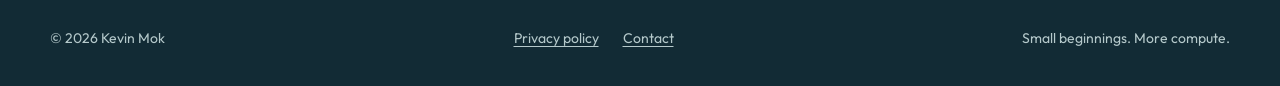
==== commit 265aee7c: "Add Google Play to Start your campus downloads" ====
--- a/index.html
+++ b/index.html
@@ -62,7 +62,20 @@
       <article class="game-feature"><a class="shot" href="assets/v2-contracts.webp" aria-label="View the full contracts screen"><img src="assets/v2-contracts.webp" width="660" height="1173" loading="lazy" alt="Current contracts screen showing an active workload, its progress and available compute contracts."></a><div class="feature-copy"><h3>Put your compute to work.</h3><p>Take on inference, training, and research contracts. Balance your available capacity with the rewards that move your campus forward.</p></div></article>
       <article class="game-feature"><a class="shot" href="assets/v2-crew.webp" aria-label="View the full technician workshop screen"><img src="assets/v2-crew.webp" width="660" height="1173" loading="lazy" alt="Current technician workshop with crew capacity and hiring, training, tools and certification options."></a><div class="feature-copy"><h3>Big plans. A little teamwork.</h3><p>Hire and train technicians to build, upgrade, and repair your facility. Research better hardware and unlock automation as you grow.</p></div></article>
     </section>
-    <section class="play-your-way"><div class="wrap play-layout"><h2>Room to grow.<br>Time to step away.</h2><div><p class="lead">Build at your pace. Come back to progress.</p><p>Core gameplay works offline. Your campus can earn up to 30 minutes of offline progress per shift. Normal progression is available through play, with optional purchases and rewarded ads.</p><a class="text-link" href="https://apps.apple.com/app/id6808952625">Start your campus <span class="arrow" aria-hidden="true"></span></a></div></div></section>
+    <section class="play-your-way">
+      <div class="wrap play-layout">
+        <h2>Room to grow.<br>Time to step away.</h2>
+        <div>
+          <p class="lead">Build at your pace. Come back to progress.</p>
+          <p>Core gameplay works offline. Your campus can earn up to 30 minutes of offline progress per shift. Normal progression is available through play, with optional purchases and rewarded ads.</p>
+          <h3 id="campus-download-title">Start your campus</h3>
+          <div class="campus-store-links" role="group" aria-labelledby="campus-download-title">
+            <a class="text-link" href="https://apps.apple.com/app/id6808952625">App Store <span class="arrow" aria-hidden="true"></span></a>
+            <a class="text-link" href="https://play.google.com/store/apps/details?id=com.computetycoon.game">Google Play <span class="arrow" aria-hidden="true"></span></a>
+          </div>
+        </div>
+      </div>
+    </section>
     <section class="support wrap" id="support" aria-labelledby="support-title">
       <div class="support-heading"><h2 id="support-title">Made by Kevin Mok.<br>Here to help.</h2><p>Have a question, found a bug, or want to share what you’ve built? Get in touch.</p><a class="text-link" href="mailto:kevinmokex@gmail.com">kevinmokex@gmail.com <span class="arrow" aria-hidden="true"></span></a></div>
       <div class="questions">
--- a/styles.css
+++ b/styles.css
@@ -42,6 +42,9 @@
 .feature-copy{padding-top:26px}.feature-copy h3{font-size:28px;max-width:15ch;line-height:1.13}.feature-copy p{font-size:17px;color:var(--muted);margin-top:16px}
 .play-your-way{background:var(--mint);color:var(--ink);padding-block:78px}.play-layout{display:grid;grid-template-columns:1fr 1fr;gap:100px}.play-layout .lead,.play-layout p+p{color:var(--ink)}
 .text-link{display:inline-flex;align-items:center;gap:24px;font-weight:500;text-decoration-thickness:1px;margin-top:26px}.play-your-way a:hover{color:#245341}
+.play-layout h3{margin-top:26px;font-size:22px}
+.campus-store-links{display:flex;flex-wrap:wrap;gap:0 28px;margin-top:4px}
+.campus-store-links .text-link{margin-top:0;min-height:44px;gap:8px}
 .support{padding-block:104px;display:grid;grid-template-columns:1fr 1fr;gap:100px}.support-heading>p{color:var(--muted);margin-top:24px;font-size:18px;max-width:36ch}.support-heading .text-link{color:var(--mint)}
 details{border-bottom:1px solid var(--line)}details:first-child{border-top:1px solid var(--line)}summary{cursor:pointer;font-size:19px;padding:23px 30px 23px 0;position:relative;list-style:none;font-weight:450}summary::-webkit-details-marker{display:none}summary::after,summary::before{content:'';position:absolute;right:3px;top:36px;width:12px;height:1.5px;background:var(--mint)}summary::before{transform:rotate(90deg)}details[open] summary::before{display:none}details p{font-size:17px;color:var(--muted);padding:0 25px 25px 0}details a{color:var(--mint)}summary:hover{color:var(--mint)}
 .site-footer{display:flex;align-items:center;justify-content:space-between;gap:28px;border-top:1px solid var(--line);padding-block:30px 36px;font-size:14px;color:var(--muted)}.site-footer div{display:flex;gap:24px}
